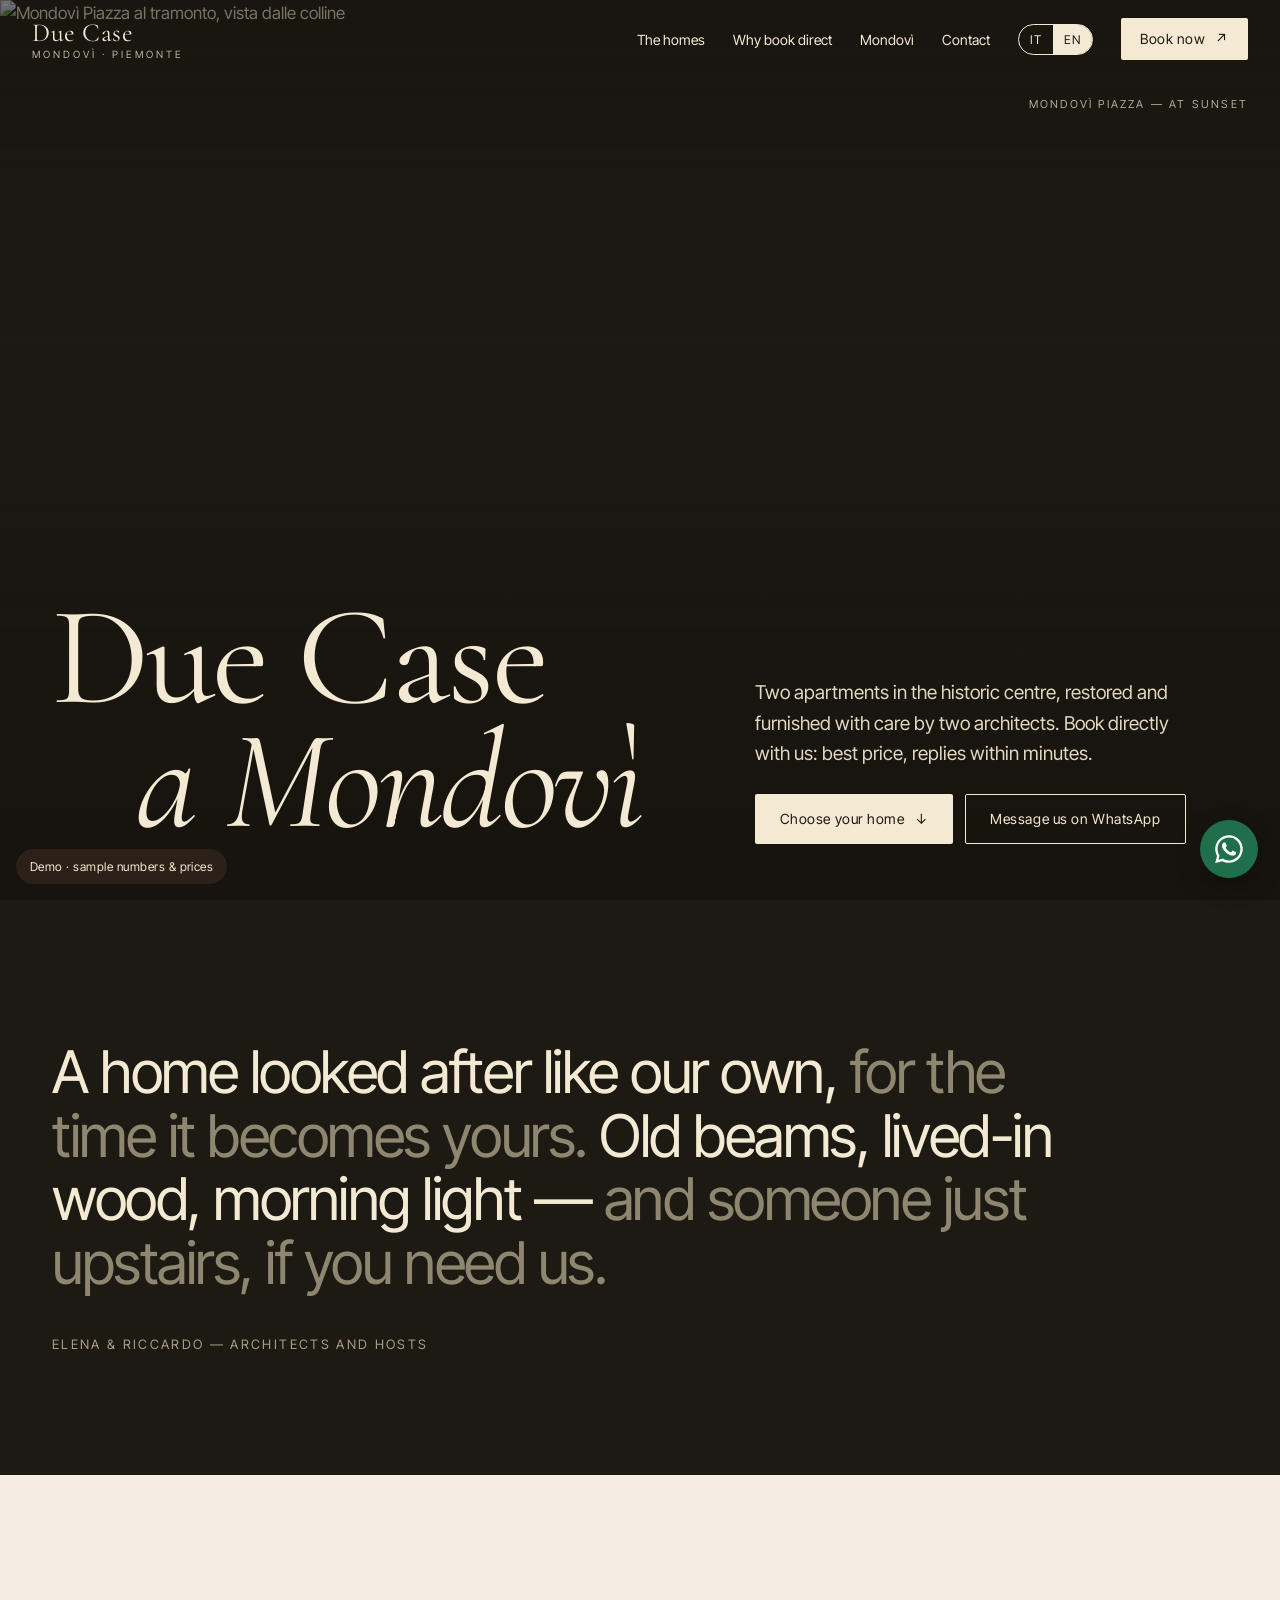
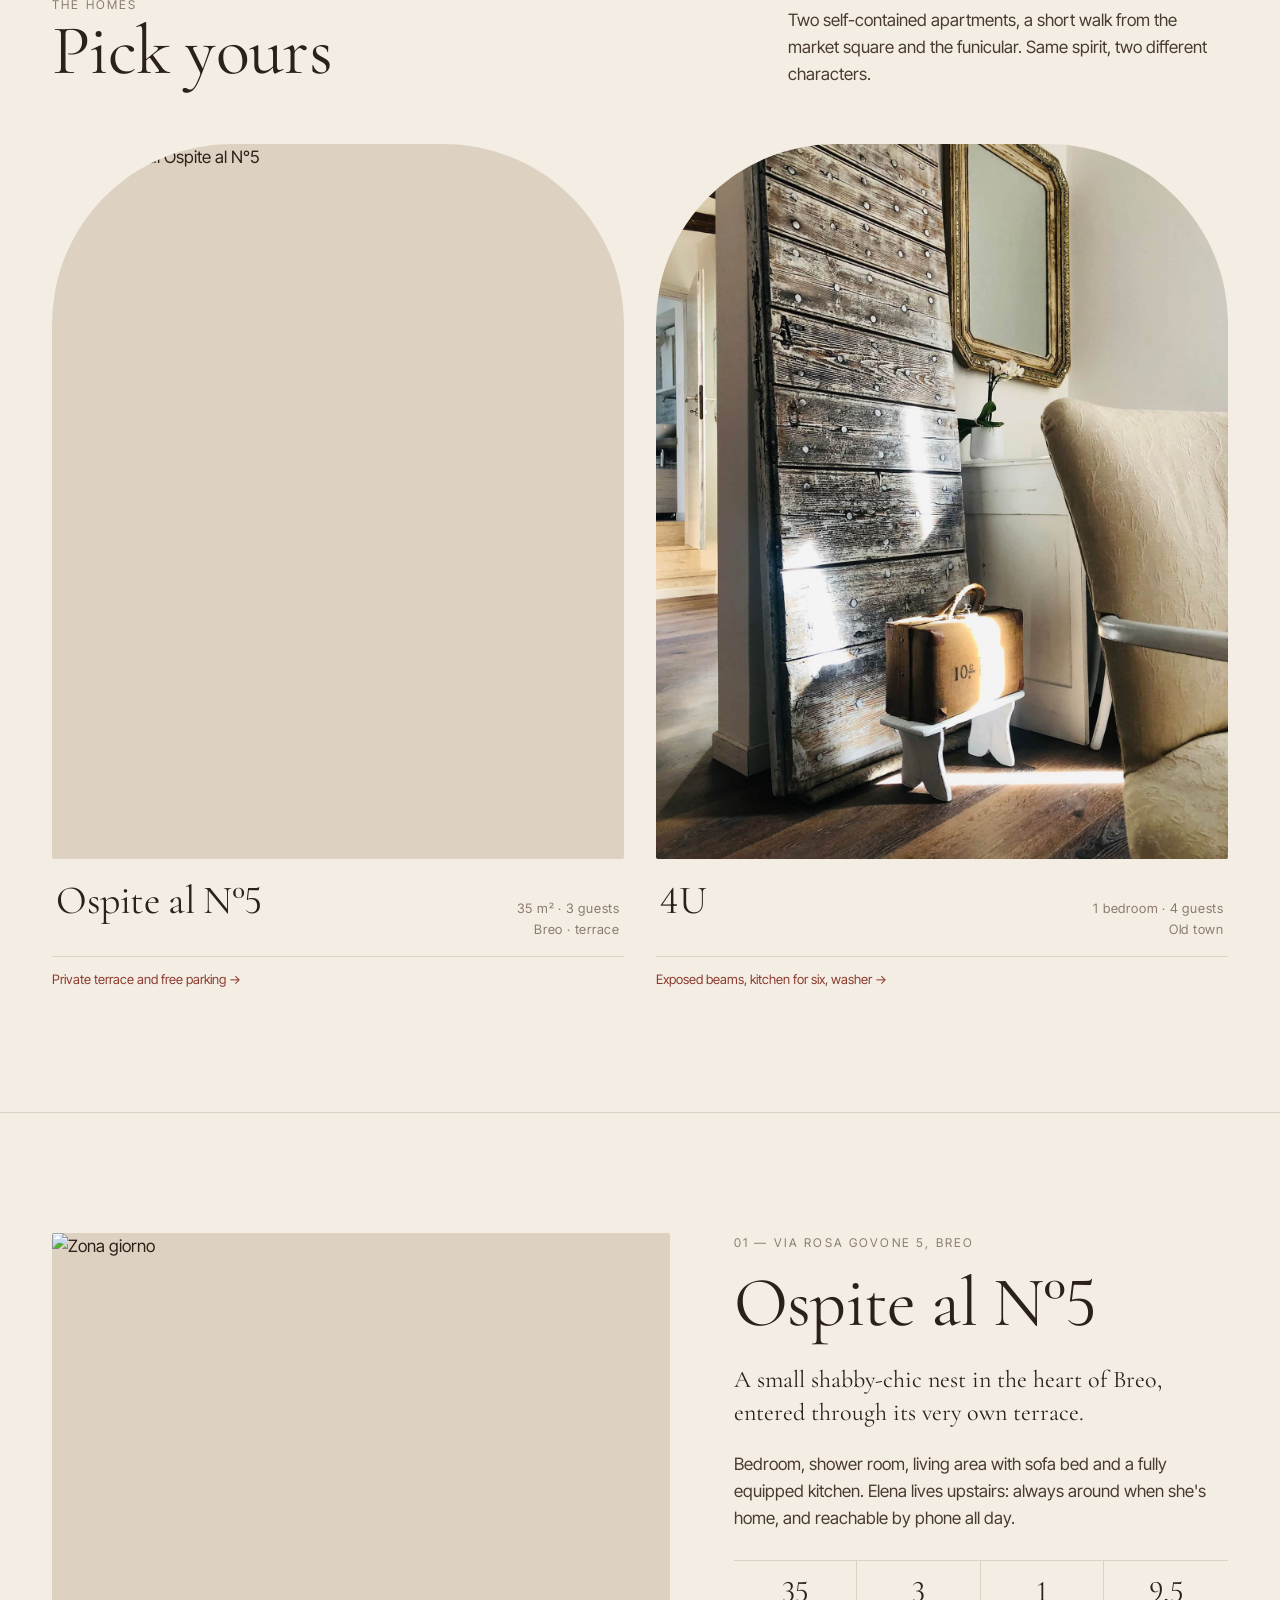
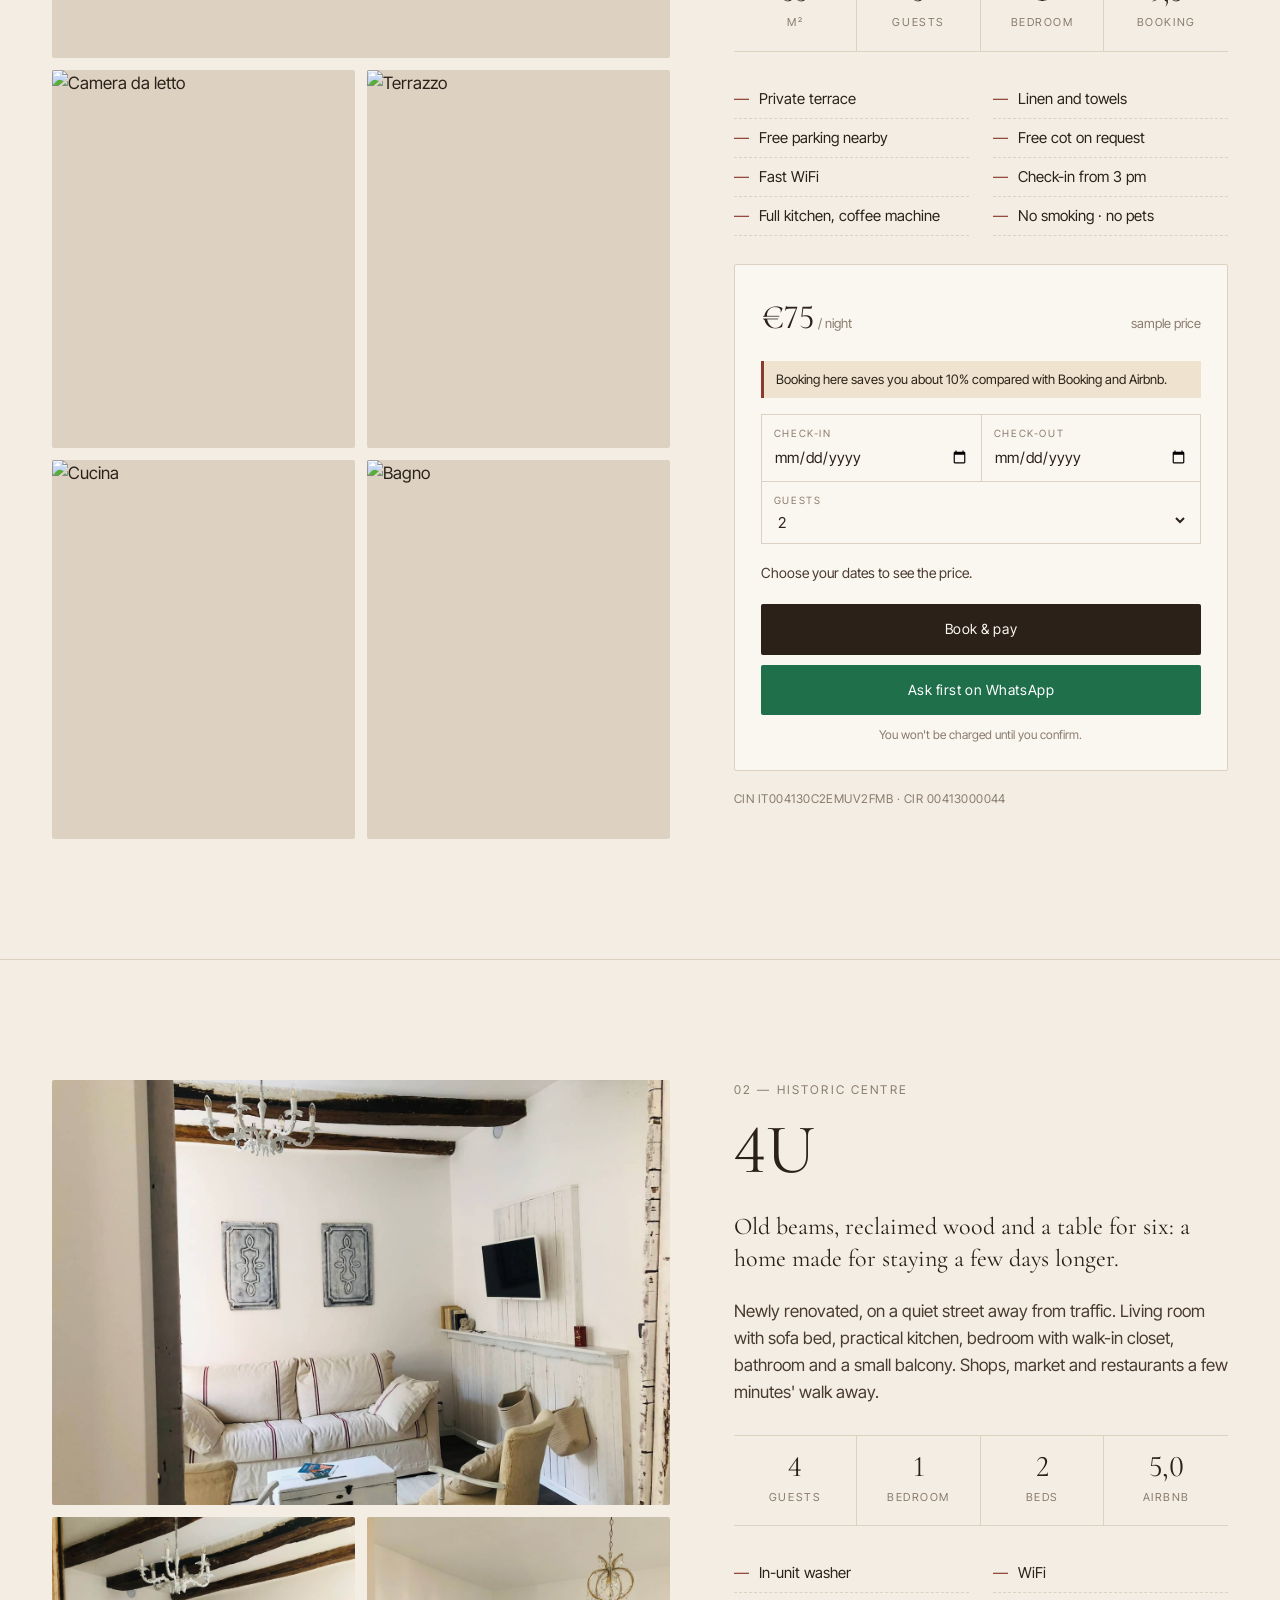
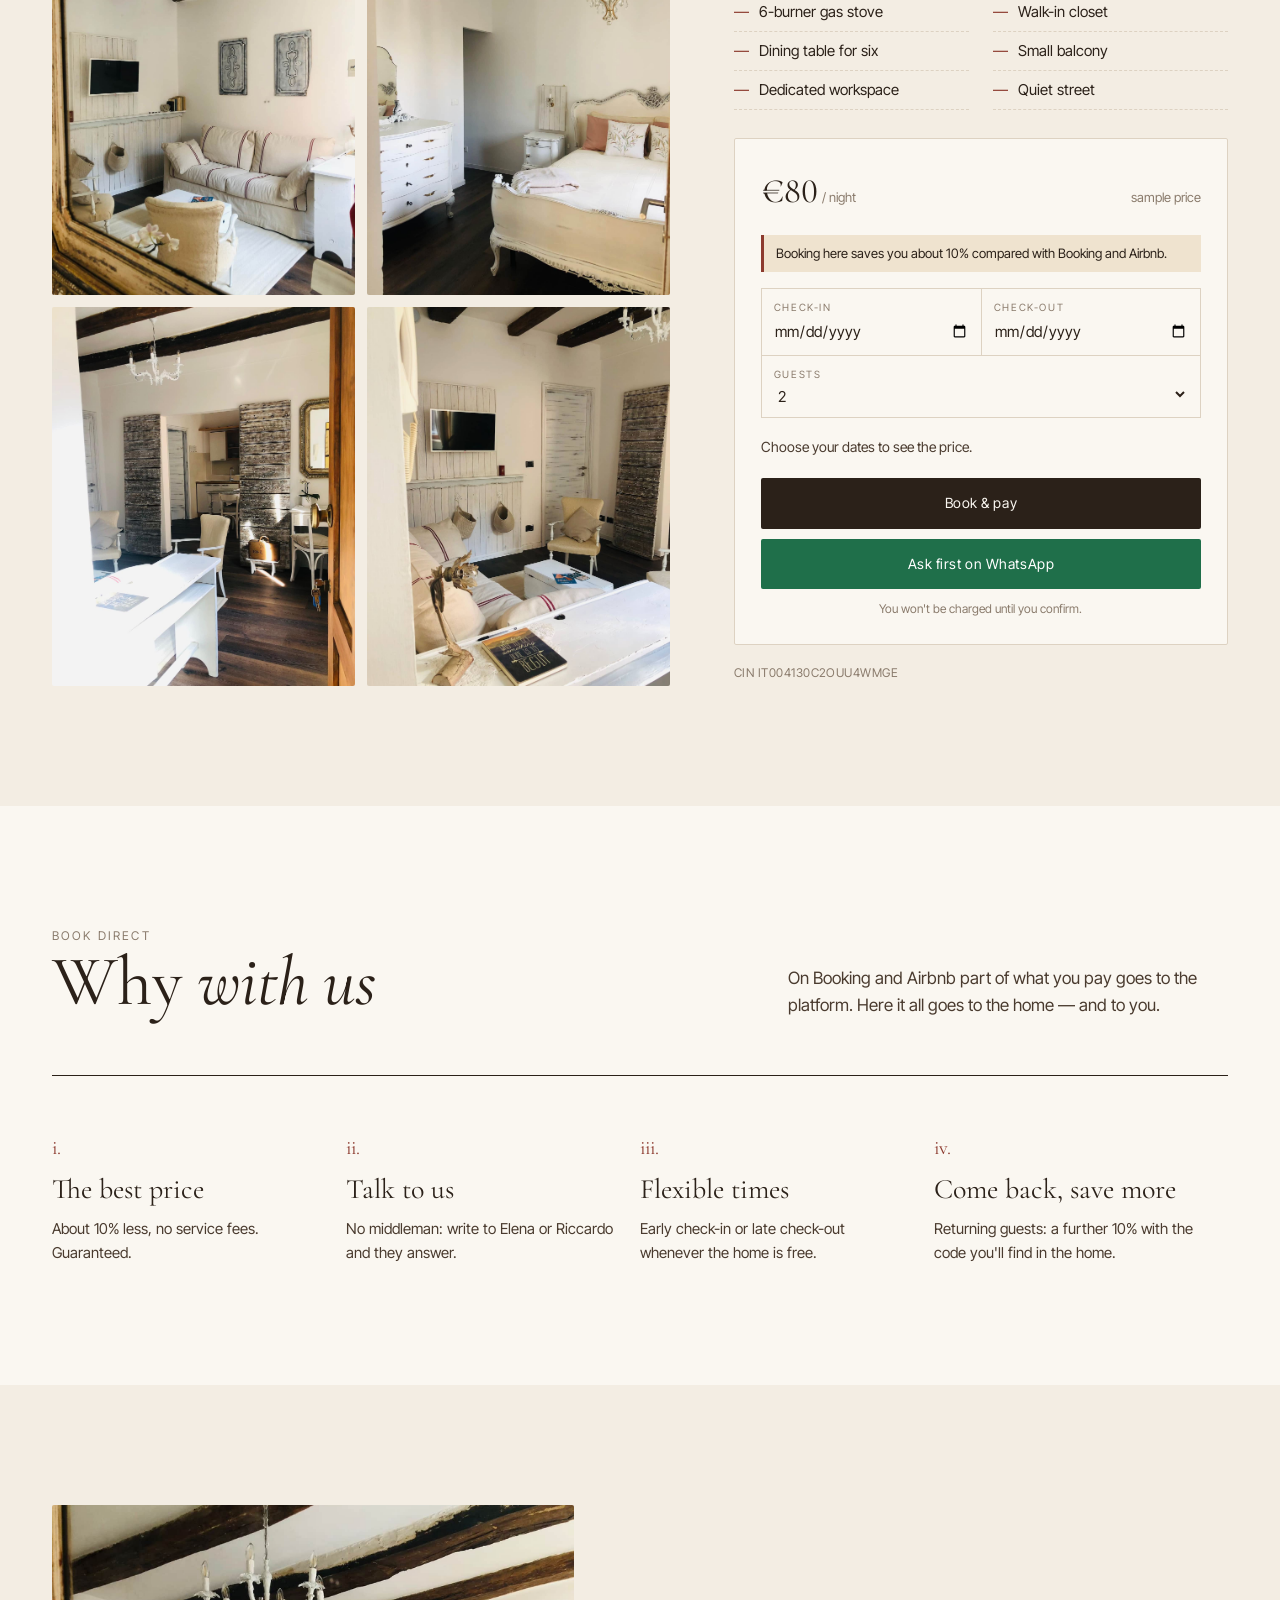
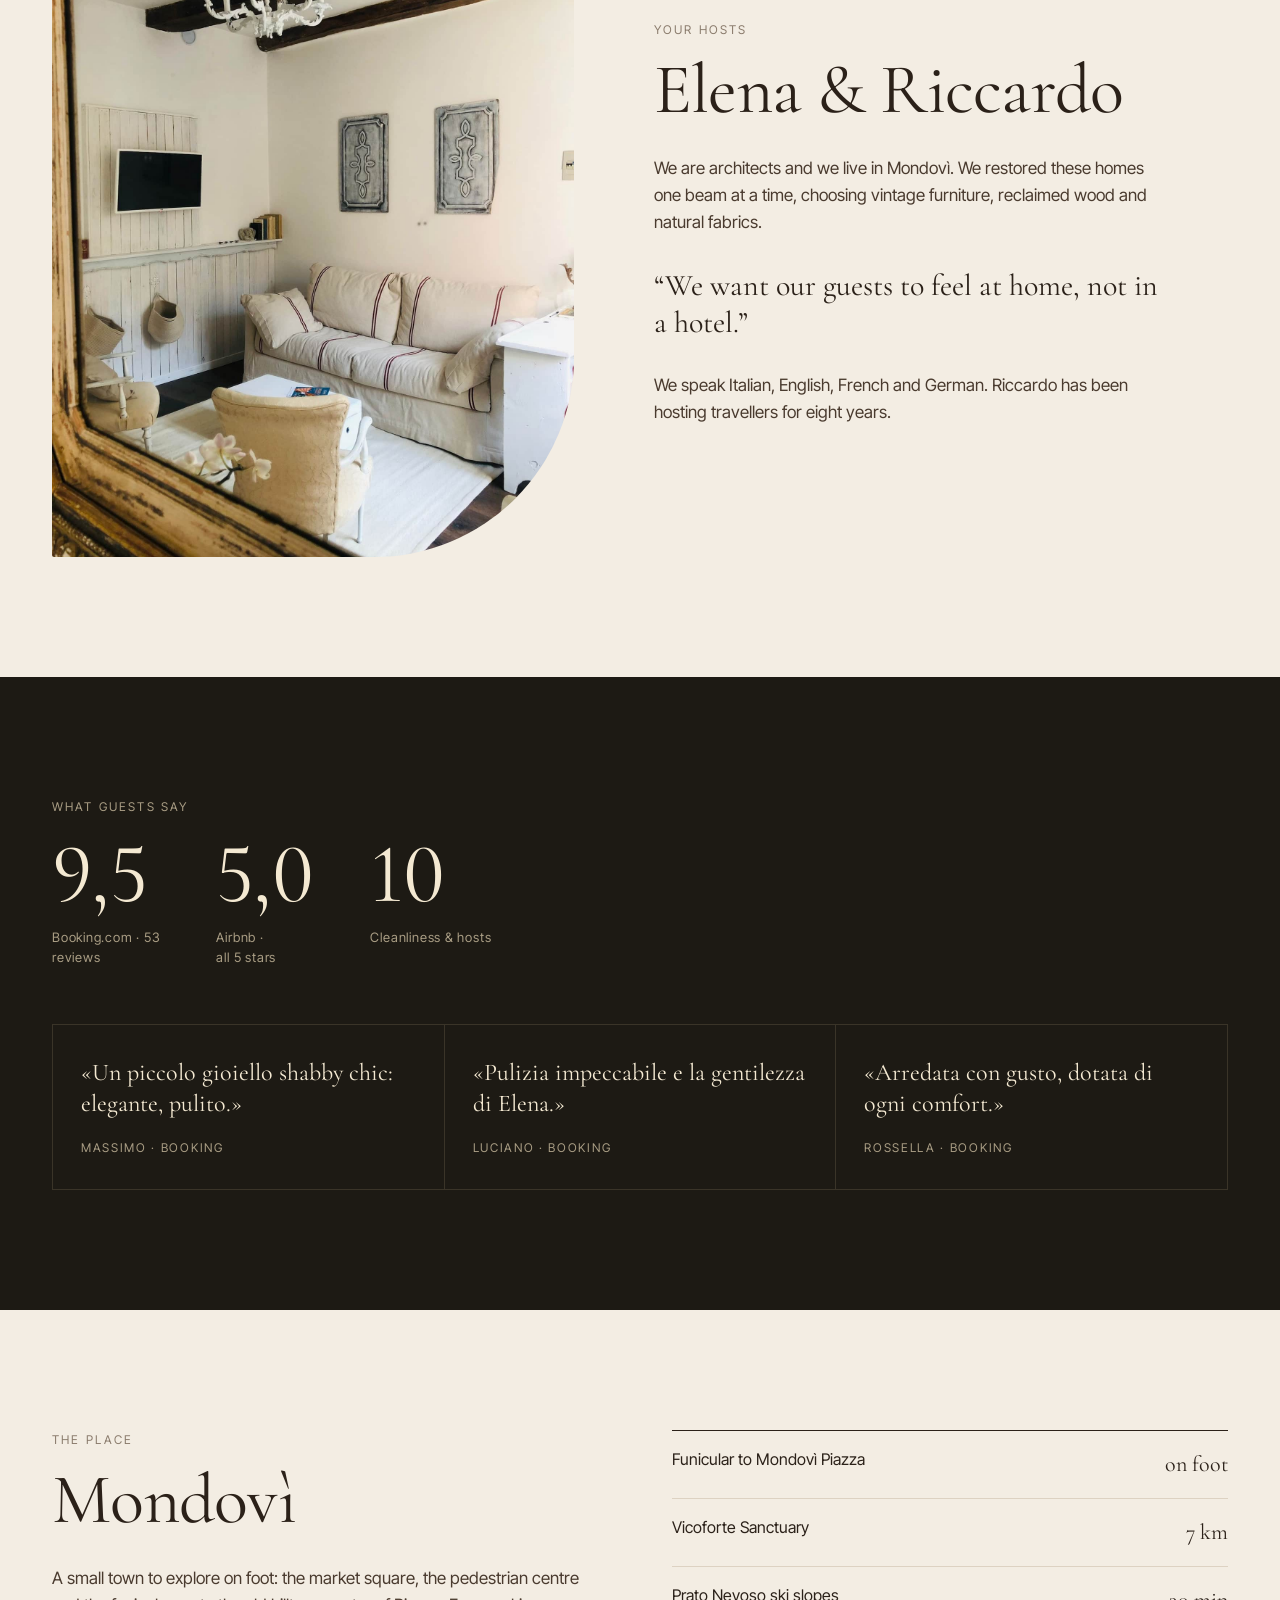
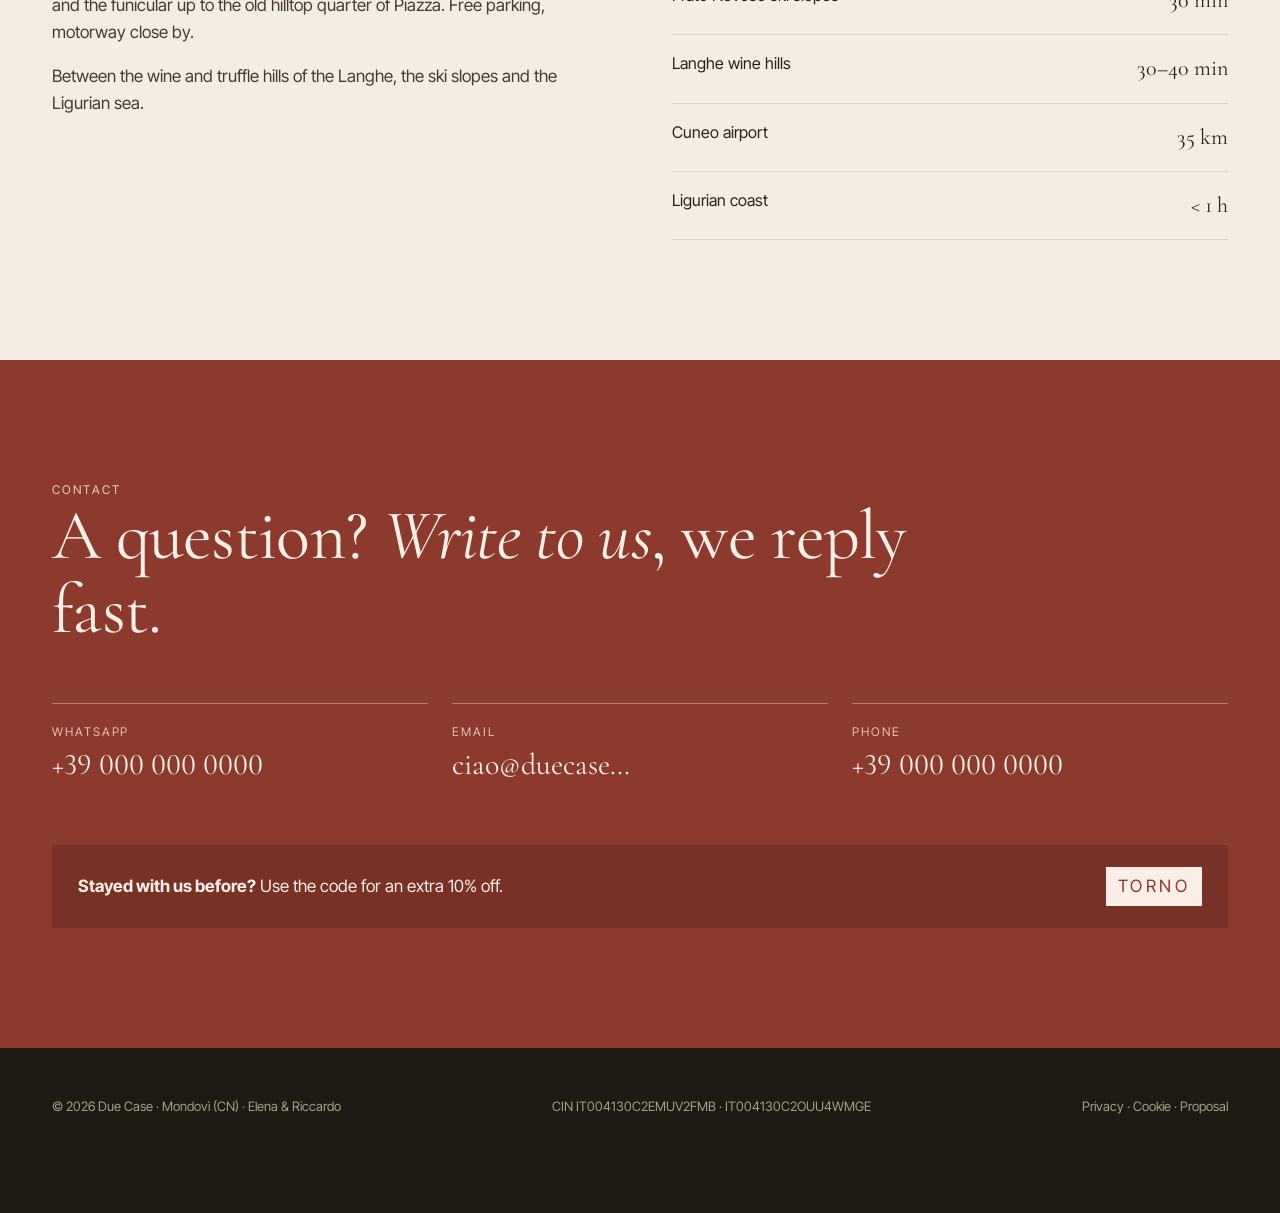
==== index.html @ 58ec1416 "Demo site: Due Case Mondovì (IT/EN) + proposta (IT/PT) Co-Authored-By: Claude Opus 5.5 <noreply@anth" ====
<!doctype html>
<html lang="it" data-lang="it">
<head>
<meta charset="utf-8">
<meta name="viewport" content="width=device-width,initial-scale=1">
<title>Due Case · Mondovì</title>
<meta name="description" content="Due appartamenti curati da architetti nel centro storico di Mondovì. Prenota direttamente con Elena e Riccardo.">
<link rel="preconnect" href="https://fonts.googleapis.com">
<link rel="preconnect" href="https://fonts.gstatic.com" crossorigin>
<link href="https://fonts.googleapis.com/css2?family=Cormorant+Garamond:ital,wght@0,400;0,500;1,400&family=Inter+Tight:wght@400;500;600&display=swap" rel="stylesheet">
<link rel="stylesheet" href="style.css">
</head>
<body>

<nav class="nav" id="nav">
  <a href="#top" class="brand">Due Case<small>Mondovì · Piemonte</small></a>
  <ul id="menu">
    <li><a href="#case"><span lang="it">Le case</span><span lang="en">The homes</span></a></li>
    <li><a href="#diretto"><span lang="it">Perché diretto</span><span lang="en">Why book direct</span></a></li>
    <li><a href="#mondovi">Mondovì</a></li>
    <li><a href="#contatti"><span lang="it">Contatti</span><span lang="en">Contact</span></a></li>
    <li class="lang"><button data-set="it" class="on"><span>IT</span></button><button data-set="en"><span>EN</span></button></li>
    <li><a href="#case" class="btn btn-cream" style="padding:9px 18px"><span lang="it">Prenota</span><span lang="en">Book now</span> ↗</a></li>
  </ul>
  <button class="menu-btn" id="menuBtn">MENU</button>
</nav>

<header class="hero" id="top">
  <img src="https://cf.bstatic.com/xdata/images/hotel/max1024x768/558707711.jpg?k=3301a1a87ec51954ae62086c7d861612b17b6c1a2f85dd70a37ebfdbb22ec570&o=" alt="Mondovì Piazza al tramonto, vista dalle colline">
  <div class="caption">Mondovì Piazza — <span lang="it">al tramonto</span><span lang="en">at sunset</span></div>
  <div class="hero-inner">
    <h1>Due Case<em>a Mondovì</em></h1>
    <div>
      <p lang="it">Due appartamenti nel centro storico, ristrutturati e arredati con cura da due architetti. Prenota direttamente con noi: miglior prezzo, risposta in pochi minuti.</p>
      <p lang="en">Two apartments in the historic centre, restored and furnished with care by two architects. Book directly with us: best price, replies within minutes.</p>
      <div class="ctas">
        <a href="#case" class="btn btn-cream"><span lang="it">Scegli la tua casa</span><span lang="en">Choose your home</span> ↓</a>
        <a href="#" class="btn btn-line js-wa"><span lang="it">Scrivici su WhatsApp</span><span lang="en">Message us on WhatsApp</span></a>
      </div>
    </div>
  </div>
</header>

<section class="statement">
  <div class="wrap">
    <p class="rv"><span lang="it">Una casa curata come la nostra, <span class="dim">per il tempo in cui sarà la vostra.</span> Travi antiche, legno vissuto, luce del mattino — <span class="dim">e qualcuno al piano di sopra, se serve.</span></span><span lang="en">A home looked after like our own, <span class="dim">for the time it becomes yours.</span> Old beams, lived-in wood, morning light — <span class="dim">and someone just upstairs, if you need us.</span></span></p>
    <div class="sig rv">Elena &amp; Riccardo — <span lang="it">architetti e padroni di casa</span><span lang="en">architects and hosts</span></div>
  </div>
</section>

<section id="case">
  <div class="wrap">
    <div class="head rv">
      <div><div class="eyebrow"><span lang="it">Le case</span><span lang="en">The homes</span></div><h2><span lang="it">Scegli la tua</span><span lang="en">Pick yours</span></h2></div>
      <p lang="it">Due appartamenti indipendenti, a pochi passi dalla piazza del mercato e dalla funicolare. Stesso stile, due caratteri diversi.</p>
      <p lang="en">Two self-contained apartments, a short walk from the market square and the funicular. Same spirit, two different characters.</p>
    </div>
    <div class="houses">
      <a href="#n5" class="house-card rv">
        <div class="ph"><img src="https://cf.bstatic.com/xdata/images/hotel/max1024x768/872394164.jpg?k=54769abd8ca0c2571be30b60f918c9dcd8fe2b4d58d385a9f589338781f5f2e4&o=" alt="Soggiorno di Ospite al N°5" loading="lazy"></div>
        <div class="meta"><h3>Ospite al N°5</h3><div class="specs">35 m² · 3 <span lang="it">ospiti</span><span lang="en">guests</span><br>Breo · <span lang="it">terrazzo</span><span lang="en">terrace</span></div></div>
        <span class="tag"><span lang="it">Con terrazzo privato e parcheggio gratuito</span><span lang="en">Private terrace and free parking</span> →</span>
      </a>
      <a href="#u4" class="house-card rv">
        <div class="ph"><img src="img/4u-5.jpg" alt="Ingresso di 4U con porta antica e luce del mattino" loading="lazy"></div>
        <div class="meta"><h3>4U</h3><div class="specs">1 <span lang="it">camera</span><span lang="en">bedroom</span> · 4 <span lang="it">ospiti</span><span lang="en">guests</span><br><span lang="it">Centro storico</span><span lang="en">Old town</span></div></div>
        <span class="tag"><span lang="it">Travi a vista, cucina per sei, lavatrice</span><span lang="en">Exposed beams, kitchen for six, washer</span> →</span>
      </a>
    </div>
  </div>
</section>

<!-- ============ N°5 ============ -->
<section class="house" id="n5">
  <div class="wrap house-grid">
    <div>
      <div class="gallery rv">
        <img src="https://cf.bstatic.com/xdata/images/hotel/max1024x768/872393492.jpg?k=742665e1e735359f0cf7a03fd093bb522d05a5564e4f3b42b6e0a530969d581e&o=" alt="Zona giorno" loading="lazy">
        <img src="https://cf.bstatic.com/xdata/images/hotel/max1024x768/872394882.jpg?k=94d9d216123ec77ff0f8dcce3fac12937beab179638842da5e7ae2417c0386b8&o=" alt="Camera da letto" loading="lazy">
        <img src="https://cf.bstatic.com/xdata/images/hotel/max1024x768/872393170.jpg?k=43e80b6721c3981ee3c9b6382cda0a697711d209586cbbd7faeaf57e6784e3e8&o=" alt="Terrazzo" loading="lazy">
        <img src="https://cf.bstatic.com/xdata/images/hotel/max1024x768/872393874.jpg?k=acff8db14a30ae4a2f6d9c6c6e5a232ea7f24ba90647beff81e976866a2f422a&o=" alt="Cucina" loading="lazy">
        <img src="https://cf.bstatic.com/xdata/images/hotel/max1024x768/558707757.jpg?k=2b0688d0f4a886b54f503f482a83784941dd984a1837db6f6330ce860600a8be&o=" alt="Bagno" loading="lazy">
      </div>
    </div>
    <div class="house-info">
      <div class="eyebrow">01 — Via Rosa Govone 5, Breo</div>
      <h2>Ospite al N°5</h2>
      <p class="lead" lang="it">Un piccolo nido shabby chic nel cuore di Breo, con un terrazzo tutto suo da cui si entra in casa.</p>
      <p class="lead" lang="en">A small shabby-chic nest in the heart of Breo, entered through its very own terrace.</p>
      <p lang="it">Camera da letto, bagno con doccia, zona giorno con divano letto e cucina completamente attrezzata. Elena abita al piano di sopra: quando è in casa è sempre disponibile, e al telefono tutto il giorno.</p>
      <p lang="en">Bedroom, shower room, living area with sofa bed and a fully equipped kitchen. Elena lives upstairs: always around when she's home, and reachable by phone all day.</p>
      <div class="facts">
        <div><b>35</b><span>m²</span></div>
        <div><b>3</b><span lang="it">ospiti</span><span lang="en">guests</span></div>
        <div><b>1</b><span lang="it">camera</span><span lang="en">bedroom</span></div>
        <div><b>9,5</b><span>Booking</span></div>
      </div>
      <ul class="amen">
        <li lang="it">Terrazzo privato</li><li lang="en">Private terrace</li>
        <li lang="it">Parcheggio gratuito vicino</li><li lang="en">Free parking nearby</li>
        <li lang="it">WiFi veloce</li><li lang="en">Fast WiFi</li>
        <li lang="it">Cucina attrezzata, macchina caffè</li><li lang="en">Full kitchen, coffee machine</li>
        <li lang="it">Lenzuola e asciugamani</li><li lang="en">Linen and towels</li>
        <li lang="it">Culla gratuita su richiesta</li><li lang="en">Free cot on request</li>
        <li lang="it">Check-in dalle 15:00</li><li lang="en">Check-in from 3 pm</li>
        <li lang="it">Non fumatori · no animali</li><li lang="en">No smoking · no pets</li>
      </ul>
      <div class="book" data-house="Ospite al N°5" data-price="75" data-max="3">
        <div class="price"><div><b>€75</b> <small lang="it">/ notte</small><small lang="en">/ night</small></div><small lang="it">prezzo d'esempio</small><small lang="en">sample price</small></div>
        <div class="direct" lang="it">Prenotando qui risparmi circa il 10% rispetto a Booking e Airbnb.</div>
        <div class="direct" lang="en">Booking here saves you about 10% compared with Booking and Airbnb.</div>
        <div class="fields">
          <label>Check-in<input type="date" class="ci"></label>
          <label>Check-out<input type="date" class="co"></label>
          <label class="full"><span lang="it">Ospiti</span><span lang="en">Guests</span><select class="gs"><option>1</option><option selected>2</option><option>3</option></select></label>
        </div>
        <div class="sum"></div>
        <button class="btn btn-dark js-pay"><span lang="it">Prenota e paga</span><span lang="en">Book &amp; pay</span></button>
        <a href="#" class="btn btn-wa js-wa-book"><span lang="it">Chiedi prima su WhatsApp</span><span lang="en">Ask first on WhatsApp</span></a>
        <div class="note" lang="it">Nessun addebito finché non confermi.</div>
        <div class="note" lang="en">You won't be charged until you confirm.</div>
      </div>
      <div class="cin">CIN IT004130C2EMUV2FMB · CIR 00413000044</div>
    </div>
  </div>
</section>

<!-- ============ 4U ============ -->
<section class="house" id="u4">
  <div class="wrap house-grid">
    <div>
      <div class="gallery rv">
        <img src="img/4u-4.jpg" alt="Soggiorno con travi a vista" loading="lazy">
        <img src="img/4u-1.jpg" alt="Soggiorno riflesso nello specchio" loading="lazy">
        <img src="img/4u-6.jpg" alt="Camera da letto" loading="lazy">
        <img src="img/4u-2.jpg" alt="Dettaglio" loading="lazy">
        <img src="img/4u-3.jpg" alt="Dettaglio" loading="lazy">
      </div>
    </div>
    <div class="house-info">
      <div class="eyebrow">02 — <span lang="it">Centro storico</span><span lang="en">Historic centre</span></div>
      <h2>4U</h2>
      <p class="lead" lang="it">Travi antiche, legni recuperati e una tavola per sei: una casa per fermarsi qualche giorno in più.</p>
      <p class="lead" lang="en">Old beams, reclaimed wood and a table for six: a home made for staying a few days longer.</p>
      <p lang="it">Appena ristrutturato, in una via tranquilla lontana dal traffico. Soggiorno con divano letto, cucina pratica, camera con cabina armadio, bagno e un piccolo balcone. Negozi, mercato e ristoranti a pochi minuti a piedi.</p>
      <p lang="en">Newly renovated, on a quiet street away from traffic. Living room with sofa bed, practical kitchen, bedroom with walk-in closet, bathroom and a small balcony. Shops, market and restaurants a few minutes' walk away.</p>
      <div class="facts">
        <div><b>4</b><span lang="it">ospiti</span><span lang="en">guests</span></div>
        <div><b>1</b><span lang="it">camera</span><span lang="en">bedroom</span></div>
        <div><b>2</b><span lang="it">letti</span><span lang="en">beds</span></div>
        <div><b>5,0</b><span>Airbnb</span></div>
      </div>
      <ul class="amen">
        <li lang="it">Lavatrice in casa</li><li lang="en">In-unit washer</li>
        <li lang="it">Cucina a gas 6 fuochi</li><li lang="en">6-burner gas stove</li>
        <li lang="it">Tavolo da pranzo per sei</li><li lang="en">Dining table for six</li>
        <li lang="it">Postazione di lavoro</li><li lang="en">Dedicated workspace</li>
        <li lang="it">WiFi</li><li lang="en">WiFi</li>
        <li lang="it">Cabina armadio</li><li lang="en">Walk-in closet</li>
        <li lang="it">Balconcino</li><li lang="en">Small balcony</li>
        <li lang="it">Via tranquilla</li><li lang="en">Quiet street</li>
      </ul>
      <div class="book" data-house="4U" data-price="80" data-max="4">
        <div class="price"><div><b>€80</b> <small lang="it">/ notte</small><small lang="en">/ night</small></div><small lang="it">prezzo d'esempio</small><small lang="en">sample price</small></div>
        <div class="direct" lang="it">Prenotando qui risparmi circa il 10% rispetto a Booking e Airbnb.</div>
        <div class="direct" lang="en">Booking here saves you about 10% compared with Booking and Airbnb.</div>
        <div class="fields">
          <label>Check-in<input type="date" class="ci"></label>
          <label>Check-out<input type="date" class="co"></label>
          <label class="full"><span lang="it">Ospiti</span><span lang="en">Guests</span><select class="gs"><option>1</option><option selected>2</option><option>3</option><option>4</option></select></label>
        </div>
        <div class="sum"></div>
        <button class="btn btn-dark js-pay"><span lang="it">Prenota e paga</span><span lang="en">Book &amp; pay</span></button>
        <a href="#" class="btn btn-wa js-wa-book"><span lang="it">Chiedi prima su WhatsApp</span><span lang="en">Ask first on WhatsApp</span></a>
        <div class="note" lang="it">Nessun addebito finché non confermi.</div>
        <div class="note" lang="en">You won't be charged until you confirm.</div>
      </div>
      <div class="cin">CIN IT004130C2OUU4WMGE</div>
    </div>
  </div>
</section>

<section class="why" id="diretto">
  <div class="wrap">
    <div class="head rv">
      <div><div class="eyebrow"><span lang="it">Prenota direttamente</span><span lang="en">Book direct</span></div><h2><span lang="it">Perché <em>con noi</em></span><span lang="en">Why <em>with us</em></span></h2></div>
      <p lang="it">Su Booking e Airbnb una parte di quello che paghi va alla piattaforma. Qui va tutto alla casa — e a te.</p>
      <p lang="en">On Booking and Airbnb part of what you pay goes to the platform. Here it all goes to the home — and to you.</p>
    </div>
    <div class="why-grid rv">
      <div><div class="n">i.</div><h4 lang="it">Il prezzo migliore</h4><h4 lang="en">The best price</h4><p lang="it">Circa 10% in meno, senza commissioni di servizio. Garantito.</p><p lang="en">About 10% less, no service fees. Guaranteed.</p></div>
      <div><div class="n">ii.</div><h4 lang="it">Parli con noi</h4><h4 lang="en">Talk to us</h4><p lang="it">Nessun intermediario: scrivi a Elena o Riccardo e rispondono loro.</p><p lang="en">No middleman: write to Elena or Riccardo and they answer.</p></div>
      <div><div class="n">iii.</div><h4 lang="it">Orari flessibili</h4><h4 lang="en">Flexible times</h4><p lang="it">Check-in anticipato o partenza tardi quando la casa è libera.</p><p lang="en">Early check-in or late check-out whenever the home is free.</p></div>
      <div><div class="n">iv.</div><h4 lang="it">Chi torna, risparmia</h4><h4 lang="en">Come back, save more</h4><p lang="it">Ospiti di ritorno: un ulteriore 10% con il codice che trovi in casa.</p><p lang="en">Returning guests: a further 10% with the code you'll find in the home.</p></div>
    </div>
  </div>
</section>

<section>
  <div class="wrap hosts">
    <div class="ph rv"><img src="img/4u-1.jpg" alt="Interno arredato da Elena e Riccardo" loading="lazy"></div>
    <div class="rv">
      <div class="eyebrow"><span lang="it">I padroni di casa</span><span lang="en">Your hosts</span></div>
      <h2>Elena &amp; Riccardo</h2>
      <p lang="it">Siamo architetti e viviamo a Mondovì. Abbiamo ristrutturato queste case una trave alla volta, scegliendo mobili d'epoca, legni recuperati e tessuti naturali.</p>
      <p lang="en">We are architects and we live in Mondovì. We restored these homes one beam at a time, choosing vintage furniture, reclaimed wood and natural fabrics.</p>
      <p class="quote" lang="it">«Vogliamo che chi arriva si senta a casa, non in albergo.»</p>
      <p class="quote" lang="en">“We want our guests to feel at home, not in a hotel.”</p>
      <p lang="it">Parliamo italiano, inglese, francese e tedesco. Riccardo ospita viaggiatori da otto anni.</p>
      <p lang="en">We speak Italian, English, French and German. Riccardo has been hosting travellers for eight years.</p>
    </div>
  </div>
</section>

<section class="reviews">
  <div class="wrap">
    <div class="eyebrow"><span lang="it">Dicono di noi</span><span lang="en">What guests say</span></div>
    <div class="scores rv">
      <div><b>9,5</b><span>Booking.com · 53 <span lang="it">recensioni</span><span lang="en">reviews</span></span></div>
      <div><b>5,0</b><span>Airbnb · <span lang="it">tutte a 5 stelle</span><span lang="en">all 5 stars</span></span></div>
      <div><b>10</b><span lang="it">Pulizia e accoglienza</span><span lang="en">Cleanliness &amp; hosts</span></div>
    </div>
    <div class="rev-grid rv">
      <figure><blockquote>«Un piccolo gioiello shabby chic: elegante, pulito.»</blockquote><figcaption>Massimo · Booking</figcaption></figure>
      <figure><blockquote>«Pulizia impeccabile e la gentilezza di Elena.»</blockquote><figcaption>Luciano · Booking</figcaption></figure>
      <figure><blockquote>«Arredata con gusto, dotata di ogni comfort.»</blockquote><figcaption>Rossella · Booking</figcaption></figure>
    </div>
  </div>
</section>

<section id="mondovi">
  <div class="wrap place-grid">
    <div class="rv">
      <div class="eyebrow"><span lang="it">Il luogo</span><span lang="en">The place</span></div>
      <h2 style="margin:14px 0 28px">Mondovì</h2>
      <p lang="it">Una piccola città da girare a piedi: la piazza del mercato, il centro pedonale e la funicolare che sale al borgo antico di Piazza. Parcheggi gratuiti, autostrada vicina.</p>
      <p lang="en">A small town to explore on foot: the market square, the pedestrian centre and the funicular up to the old hilltop quarter of Piazza. Free parking, motorway close by.</p>
      <p lang="it">Tra le Langhe del vino e del tartufo, le piste da sci e il mare della Liguria.</p>
      <p lang="en">Between the wine and truffle hills of the Langhe, the ski slopes and the Ligurian sea.</p>
    </div>
    <ul class="dist rv">
      <li><span lang="it">Funicolare per Mondovì Piazza</span><span lang="en">Funicular to Mondovì Piazza</span><span lang="it">a piedi</span><span lang="en">on foot</span></li>
      <li><span lang="it">Santuario di Vicoforte</span><span lang="en">Vicoforte Sanctuary</span><span>7 km</span></li>
      <li><span lang="it">Piste di Prato Nevoso</span><span lang="en">Prato Nevoso ski slopes</span><span>30 min</span></li>
      <li><span lang="it">Langhe — Barolo, Dogliani</span><span lang="en">Langhe wine hills</span><span>30–40 min</span></li>
      <li><span lang="it">Aeroporto di Cuneo</span><span lang="en">Cuneo airport</span><span>35 km</span></li>
      <li><span lang="it">Mare della Liguria</span><span lang="en">Ligurian coast</span><span>&lt; 1 h</span></li>
    </ul>
  </div>
</section>

<section class="contact" id="contatti">
  <div class="wrap">
    <div class="eyebrow" style="color:#f1cfc2"><span lang="it">Contatti</span><span lang="en">Contact</span></div>
    <h2 class="rv"><span lang="it">Hai una domanda? <em>Scrivici</em>, rispondiamo in fretta.</span><span lang="en">A question? <em>Write to us</em>, we reply fast.</span></h2>
    <div class="row rv">
      <a href="#" class="js-wa"><span>WhatsApp</span><b>+39 000 000 0000</b></a>
      <a href="mailto:ciao@duecase-mondovi.it"><span>Email</span><b>ciao@duecase…</b></a>
      <a href="tel:+390000000000"><span lang="it">Telefono</span><span lang="en">Phone</span><b>+39 000 000 0000</b></a>
    </div>
    <div class="back rv">
      <div><b lang="it">Sei già stato nostro ospite?</b><b lang="en">Stayed with us before?</b> <span lang="it">Usa il codice per il 10% in più di sconto.</span><span lang="en">Use the code for an extra 10% off.</span></div>
      <code>TORNO</code>
    </div>
  </div>
</section>

<footer>
  <div class="wrap">
    <div>© 2026 Due Case · Mondovì (CN) · Elena &amp; Riccardo</div>
    <div>CIN IT004130C2EMUV2FMB · IT004130C2OUU4WMGE</div>
    <div><a href="#">Privacy</a> · <a href="#">Cookie</a> · <a href="proposta.html"><span lang="it">Proposta</span><span lang="en">Proposal</span></a></div>
  </div>
</footer>

<a class="fab js-wa" href="#" aria-label="WhatsApp"><svg viewBox="0 0 24 24"><path d="M17.5 14.4c-.3-.1-1.8-.9-2-1-.3-.1-.5-.1-.7.1-.2.3-.8 1-.9 1.2-.2.2-.3.2-.6.1-.3-.1-1.3-.5-2.4-1.5-.9-.8-1.5-1.8-1.7-2.1-.2-.3 0-.5.1-.6l.4-.5c.1-.2.2-.3.3-.5.1-.2 0-.4 0-.5l-.9-2.2c-.2-.6-.5-.5-.7-.5h-.6c-.2 0-.5.1-.8.4-.3.3-1 1-1 2.5s1.1 2.9 1.2 3.1c.1.2 2.1 3.2 5.1 4.5.7.3 1.3.5 1.7.6.7.2 1.4.2 1.9.1.6-.1 1.8-.7 2-1.4.2-.7.2-1.3.2-1.4-.1-.1-.3-.2-.6-.3zM12 21.8c-1.8 0-3.5-.5-5-1.4l-.4-.2-3.7 1 1-3.6-.2-.4c-1-1.6-1.5-3.4-1.5-5.2 0-5.4 4.4-9.8 9.8-9.8 2.6 0 5.1 1 6.9 2.9 1.8 1.8 2.9 4.3 2.9 6.9 0 5.4-4.4 9.8-9.8 9.8zm8.3-18.1C18.1 1.5 15.1.2 12 .2 5.5.2.2 5.5.2 12c0 2.1.5 4.1 1.6 5.9L.1 24l6.3-1.6c1.7.9 3.7 1.4 5.6 1.4 6.5 0 11.8-5.3 11.8-11.8 0-3.1-1.2-6.1-3.5-8.3z"/></svg></a>

<a class="demo" href="proposta.html"><span lang="it">Demo · numeri e prezzi d'esempio</span><span lang="en">Demo · sample numbers &amp; prices</span></a>

<div class="modal" id="payModal">
  <div class="box">
    <button class="x" data-close>×</button>
    <div class="eyebrow"><span lang="it">Riepilogo</span><span lang="en">Summary</span></div>
    <h3 id="mHouse">—</h3>
    <div id="mLines"></div>
    <div class="card">
      <div lang="it">Dati della carta</div><div lang="en">Card details</div>
      <input placeholder="•••• •••• •••• ••••" disabled>
    </div>
    <button class="btn btn-ox" style="width:100%;justify-content:center" disabled><span lang="it">Paga e conferma</span><span lang="en">Pay &amp; confirm</span></button>
    <div class="demo-note" lang="it"><b>Questa è una demo.</b> Nel sito vero questo passaggio è gestito da un sistema di prenotazione (es. Smoobu o Lodgify) con pagamento sicuro Stripe. Il calendario si aggiorna da solo con Booking e Airbnb, così non ci sono doppie prenotazioni.</div>
    <div class="demo-note" lang="en"><b>This is a demo.</b> On the real site this step is handled by a booking system (e.g. Smoobu or Lodgify) with secure Stripe payment. The calendar syncs automatically with Booking and Airbnb, so there are no double bookings.</div>
  </div>
</div>
<div class="lightbox" id="lb"><img alt=""></div>

<script>
const WA = "390000000000"; // numero di esempio
const $ = (s, el = document) => el.querySelector(s);
const $$ = (s, el = document) => [...el.querySelectorAll(s)];
const lang = () => document.documentElement.dataset.lang;

function setLang(l){
  document.documentElement.dataset.lang = l; document.documentElement.lang = l;
  $$('.lang button').forEach(b => b.classList.toggle('on', b.dataset.set === l));
  try{ localStorage.setItem('lang', l) }catch(e){}
  $$('.book').forEach(update);
}
$$('.lang button').forEach(b => b.onclick = () => setLang(b.dataset.set));
try{ const s = localStorage.getItem('lang'); if (s) setLang(s); else if (!navigator.language.startsWith('it')) setLang('en'); }catch(e){}

const nav = $('#nav');
const onScroll = () => nav.classList.toggle('solid', scrollY > innerHeight * .6);
addEventListener('scroll', onScroll, {passive:true}); onScroll();
$('#menuBtn').onclick = () => $('#menu').classList.toggle('open');
$$('#menu a').forEach(a => a.addEventListener('click', () => $('#menu').classList.remove('open')));

const io = new IntersectionObserver(es => es.forEach(e => { if (e.isIntersecting){ e.target.classList.add('in'); io.unobserve(e.target) } }), {threshold:.12});
$$('.rv').forEach(el => io.observe(el));

const wa = msg => `https://wa.me/${WA}?text=${encodeURIComponent(msg)}`;
$$('.js-wa').forEach(a => a.addEventListener('click', e => {
  e.preventDefault();
  window.open(wa(lang() === 'it' ? 'Ciao Elena e Riccardo! Vorrei informazioni su un soggiorno a Mondovì.' : 'Hi Elena and Riccardo! I would like some information about a stay in Mondovì.'), '_blank');
}));

// booking widgets
const fmt = d => d.toISOString().slice(0,10);
const today = new Date(); today.setHours(12);
const nights = (a, b) => Math.round((new Date(b) - new Date(a)) / 864e5);
const money = n => '€' + n.toLocaleString(lang() === 'it' ? 'it-IT' : 'en-GB');
const L = {
  it:{n:'notti', n1:'notte', clean:'Pulizia finale', save:'Risparmio vs piattaforme', tot:'Totale', pick:'Scegli le date per vedere il prezzo.'},
  en:{n:'nights', n1:'night', clean:'Cleaning fee', save:'Saving vs platforms', tot:'Total', pick:'Choose your dates to see the price.'}
};
function calc(box){
  const ci = $('.ci', box).value, co = $('.co', box).value, p = +box.dataset.price;
  const n = ci && co ? nights(ci, co) : 0;
  if (n <= 0) return null;
  const sub = n * p, clean = 30, tot = sub + clean, save = Math.round(tot * 0.1 / 0.9);
  return {ci, co, n, sub, clean, tot, save, g: $('.gs', box).value, p};
}
function update(box){
  const t = L[lang()], c = calc(box), sum = $('.sum', box);
  if (!c){ sum.innerHTML = `<div>${t.pick}</div>`; return }
  sum.innerHTML = `<div><span>${money(c.p)} × ${c.n} ${c.n>1?t.n:t.n1}</span><span>${money(c.sub)}</span></div>
    <div><span>${t.clean}</span><span>${money(c.clean)}</span></div>
    <div class="save"><span>${t.save}</span><span>−${money(c.save)}</span></div>
    <div class="tot"><span>${t.tot}</span><span>${money(c.tot)}</span></div>`;
}
$$('.book').forEach(box => {
  const ci = $('.ci', box), co = $('.co', box);
  ci.min = fmt(today);
  ci.addEventListener('change', () => {
    const d = new Date(ci.value); d.setDate(d.getDate() + 1);
    co.min = fmt(d); if (!co.value || co.value <= ci.value){ d.setDate(d.getDate() + 1); co.value = fmt(d) }
    update(box);
  });
  co.addEventListener('change', () => update(box));
  $('.gs', box).addEventListener('change', () => update(box));
  update(box);

  $('.js-wa-book', box).addEventListener('click', e => {
    e.preventDefault();
    const c = calc(box), h = box.dataset.house;
    const msg = lang() === 'it'
      ? `Ciao! Vorrei prenotare "${h}"${c ? ` dal ${c.ci} al ${c.co} per ${c.g} persone` : ''}. È disponibile?`
      : `Hi! I'd like to book "${h}"${c ? ` from ${c.ci} to ${c.co} for ${c.g} guests` : ''}. Is it available?`;
    window.open(wa(msg), '_blank');
  });
  $('.js-pay', box).addEventListener('click', () => {
    const c = calc(box), t = L[lang()];
    if (!c){ ci.focus(); ci.showPicker && ci.showPicker(); return }
    $('#mHouse').textContent = box.dataset.house;
    $('#mLines').innerHTML = `<div class="line"><span>Check-in</span><span>${c.ci}</span></div>
      <div class="line"><span>Check-out</span><span>${c.co}</span></div>
      <div class="line"><span>${lang()==='it'?'Ospiti':'Guests'}</span><span>${c.g}</span></div>
      <div class="line"><span>${c.n} ${c.n>1?t.n:t.n1} + ${t.clean.toLowerCase()}</span><span>${money(c.tot)}</span></div>`;
    $('#payModal').classList.add('open');
  });
});
$$('[data-close]').forEach(b => b.onclick = () => $('#payModal').classList.remove('open'));
$('#payModal').addEventListener('click', e => { if (e.target.id === 'payModal') e.target.classList.remove('open') });

// lightbox
$$('.gallery img').forEach(img => img.onclick = () => { $('#lb img').src = img.src; $('#lb').classList.add('open') });
$('#lb').onclick = () => $('#lb').classList.remove('open');
addEventListener('keydown', e => { if (e.key === 'Escape'){ $('#lb').classList.remove('open'); $('#payModal').classList.remove('open') } });
</script>
</body>
</html>
---- style.css ----
:root{
  --linen:#f3ede3;
  --paper:#faf7f1;
  --walnut:#2b2119;
  --walnut-2:#4a3b2f;
  --muted:#8a7b6c;
  --line:#ddd2c2;
  --oxblood:#8c3a2e;
  --night:#1d1a14;
  --cream:#f4e9d2;
  --serif:"Cormorant Garamond",Georgia,serif;
  --sans:"Inter Tight","Helvetica Neue",Arial,sans-serif;
  --max:1240px;
}
*{box-sizing:border-box;margin:0;padding:0}
html{scroll-behavior:smooth}
body{background:var(--linen);color:var(--walnut);font-family:var(--sans);font-size:17px;line-height:1.6;-webkit-font-smoothing:antialiased;overflow-x:hidden}
img{display:block;max-width:100%}
a{color:inherit}
button{font:inherit;cursor:pointer}

/* language switching: elements with lang attr shown only for active language */
html[data-lang="it"] [lang="en"],html[data-lang="it"] [lang="pt"],
html[data-lang="en"] [lang="it"],html[data-lang="en"] [lang="pt"],
html[data-lang="pt"] [lang="it"],html[data-lang="pt"] [lang="en"]{display:none!important}

.wrap{max-width:var(--max);margin:0 auto;padding:0 32px}
.eyebrow{font-size:12px;letter-spacing:.18em;text-transform:uppercase;color:var(--muted)}
.serif{font-family:var(--serif);font-weight:400}
h1,h2,h3{font-family:var(--serif);font-weight:400;line-height:1.05;letter-spacing:-.01em}
h1,h2,h3,b,.serif,blockquote{font-variant-numeric:lining-nums}
h2{font-size:clamp(40px,5.5vw,76px)}
h3{font-size:clamp(28px,3vw,40px)}
em{font-style:italic}

/* nav */
.nav{position:fixed;inset:0 0 auto 0;z-index:50;display:flex;align-items:center;justify-content:space-between;padding:18px 32px;transition:background .3s,color .3s,padding .3s;color:var(--cream)}
.nav.solid{background:rgba(243,237,227,.94);backdrop-filter:blur(10px);color:var(--walnut);padding:12px 32px;border-bottom:1px solid var(--line)}
.brand{font-family:var(--serif);font-size:26px;text-decoration:none;letter-spacing:.02em;line-height:1}
.brand small{display:block;font-family:var(--sans);font-size:10px;letter-spacing:.3em;text-transform:uppercase;opacity:.75;margin-top:3px}
.nav ul{display:flex;gap:28px;list-style:none;align-items:center}
.nav ul a{text-decoration:none;font-size:14px}
.nav ul a:hover{opacity:.6}
.lang{display:flex;border:1px solid currentColor;border-radius:99px;overflow:hidden;font-size:12px}
.lang button{background:none;border:0;color:inherit;padding:5px 11px;letter-spacing:.08em}
.lang button.on{background:currentColor}
.lang button.on span{color:var(--night)}
.nav.solid .lang button.on span{color:var(--linen)}
.btn{display:inline-flex;align-items:center;gap:10px;padding:13px 24px;border-radius:2px;text-decoration:none;font-size:14px;letter-spacing:.04em;border:1px solid transparent;transition:transform .2s,background .2s,opacity .2s}
.btn:hover{transform:translateY(-1px)}
.btn-cream{background:var(--cream);color:var(--night)}
.btn-dark{background:var(--walnut);color:var(--paper)}
.btn-ox{background:var(--oxblood);color:#fff}
.btn-line{border-color:currentColor;background:transparent;color:inherit}
.btn-wa{background:#1f6f4a;color:#fff}
.menu-btn{display:none;background:none;border:0;color:inherit;font-size:14px;letter-spacing:.1em}

/* hero */
.hero{position:relative;height:100svh;min-height:620px;color:var(--cream);overflow:hidden;background:var(--night)}
.hero img{position:absolute;inset:0;width:100%;height:100%;object-fit:cover;opacity:.78;transform:scale(1.04);animation:slow 18s ease-out forwards}
@keyframes slow{to{transform:scale(1)}}
.hero::after{content:"";position:absolute;inset:0;background:linear-gradient(180deg,rgba(20,16,10,.45) 0%,rgba(20,16,10,0) 35%,rgba(20,16,10,.65) 100%)}
.hero-inner{position:absolute;inset:auto 0 0 0;z-index:2;padding:0 32px 56px;max-width:var(--max);margin:0 auto;display:grid;grid-template-columns:1.4fr 1fr;align-items:end;gap:40px}
.hero h1{font-size:clamp(64px,11vw,168px);line-height:.88;letter-spacing:-.02em}
.hero h1 em{display:block;padding-left:.6em}
.hero p{font-size:19px;max-width:420px;margin-bottom:24px;opacity:.92}
.hero .ctas{display:flex;gap:12px;flex-wrap:wrap}
.caption{position:absolute;z-index:2;top:96px;right:32px;font-size:11px;letter-spacing:.2em;text-transform:uppercase;opacity:.7}

/* statement */
.statement{background:var(--night);color:var(--cream);padding:140px 0 120px}
.statement p{font-family:var(--sans);font-size:clamp(34px,4.6vw,66px);line-height:1.08;letter-spacing:-.025em;max-width:1050px}
.statement p .dim{color:#8f8670}
.statement .sig{margin-top:40px;font-size:13px;letter-spacing:.18em;text-transform:uppercase;color:#a99d84}

/* houses index */
section{padding:120px 0}
.head{display:flex;justify-content:space-between;align-items:end;gap:32px;margin-bottom:56px;flex-wrap:wrap}
.head p{max-width:440px;color:var(--walnut-2)}
.houses{display:grid;grid-template-columns:1fr 1fr;gap:32px}
.house-card{text-decoration:none;display:block}
.house-card .ph{aspect-ratio:4/5;overflow:hidden;border-radius:180px 180px 2px 2px;background:var(--line)}
.house-card img{width:100%;height:100%;object-fit:cover;transition:transform .8s}
.house-card:hover img{transform:scale(1.04)}
.house-card .meta{display:flex;justify-content:space-between;align-items:baseline;padding:20px 4px 0;border-bottom:1px solid var(--line);padding-bottom:16px}
.house-card h3{font-size:40px}
.house-card .specs{font-size:13px;color:var(--muted);letter-spacing:.06em;text-align:right}
.house-card .tag{display:inline-block;margin-top:12px;font-size:13px;color:var(--oxblood)}

/* house detail */
.house{border-top:1px solid var(--line)}
.house-grid{display:grid;grid-template-columns:1.25fr 1fr;gap:64px;align-items:start}
.gallery{display:grid;grid-template-columns:1fr 1fr;gap:12px}
.gallery img{width:100%;height:100%;object-fit:cover;aspect-ratio:4/5;border-radius:2px;cursor:zoom-in;background:var(--line)}
.gallery img:first-child{grid-column:1/-1;aspect-ratio:16/11}
.house-info .eyebrow{margin-bottom:14px}
.house-info h2{margin-bottom:24px}
.house-info .lead{font-family:var(--serif);font-size:24px;line-height:1.35;margin-bottom:22px;color:var(--walnut)}
.house-info p{color:var(--walnut-2);margin-bottom:16px}
.facts{display:grid;grid-template-columns:repeat(4,1fr);border-top:1px solid var(--line);border-bottom:1px solid var(--line);margin:28px 0}
.facts div{padding:16px 0;text-align:center;border-right:1px solid var(--line)}
.facts div:last-child{border-right:0}
.facts b{display:block;font-family:var(--serif);font-weight:400;font-size:30px;line-height:1}
.facts span{font-size:11px;letter-spacing:.14em;text-transform:uppercase;color:var(--muted)}
.amen{list-style:none;columns:2;gap:24px;font-size:15px;margin-bottom:28px}
.amen li{padding:7px 0;border-bottom:1px dashed var(--line);break-inside:avoid}
.amen li::before{content:"—";color:var(--oxblood);margin-right:10px}

/* booking widget */
.book{background:var(--paper);border:1px solid var(--line);padding:26px;border-radius:2px;position:sticky;top:90px}
.book .price{display:flex;justify-content:space-between;align-items:baseline;margin-bottom:16px}
.book .price b{font-family:var(--serif);font-weight:400;font-size:34px}
.book .price small{color:var(--muted);font-size:13px}
.book .direct{background:#efe3cf;color:var(--walnut);font-size:13px;padding:8px 12px;margin-bottom:16px;border-left:3px solid var(--oxblood)}
.fields{display:grid;grid-template-columns:1fr 1fr;border:1px solid var(--line);margin-bottom:14px}
.fields label{display:block;padding:10px 12px;font-size:10px;letter-spacing:.16em;text-transform:uppercase;color:var(--muted)}
.fields label+label{border-left:1px solid var(--line)}
.fields .full{grid-column:1/-1;border-left:0!important;border-top:1px solid var(--line)}
.fields input,.fields select{display:block;width:100%;border:0;background:none;font:inherit;font-size:15px;color:var(--walnut);padding-top:4px;letter-spacing:0;text-transform:none}
.fields input:focus,.fields select:focus{outline:none}
.sum{font-size:14px;margin:6px 0 16px;color:var(--walnut-2)}
.sum div{display:flex;justify-content:space-between;padding:4px 0}
.sum .tot{border-top:1px solid var(--line);margin-top:6px;padding-top:10px;font-weight:600;color:var(--walnut)}
.sum .save{color:#1f6f4a}
.book .btn{width:100%;justify-content:center;margin-bottom:10px}
.book .note{font-size:12px;color:var(--muted);text-align:center}
.cin{font-size:12px;color:var(--muted);margin-top:18px;letter-spacing:.04em}

/* why direct */
.why{background:var(--paper)}
.why-grid{display:grid;grid-template-columns:repeat(4,1fr);border-top:1px solid var(--walnut)}
.why-grid div{padding:28px 24px 0 0}
.why-grid .n{font-family:var(--serif);font-size:20px;color:var(--oxblood)}
.why-grid h4{font-family:var(--serif);font-weight:400;font-size:28px;line-height:1.1;margin:10px 0 12px}
.why-grid p{font-size:15px;color:var(--walnut-2)}

/* hosts */
.hosts{display:grid;grid-template-columns:1fr 1.1fr;gap:80px;align-items:center}
.hosts .ph{aspect-ratio:4/5;overflow:hidden;border-radius:2px 2px 200px 2px}
.hosts .ph img{width:100%;height:100%;object-fit:cover}
.hosts h2{margin:14px 0 28px}
.hosts p{color:var(--walnut-2);margin-bottom:16px;max-width:520px}
.hosts .quote{font-family:var(--serif);font-size:30px;line-height:1.25;color:var(--walnut);margin:30px 0}

/* reviews */
.reviews{background:var(--night);color:var(--cream)}
.reviews .eyebrow{color:#a99d84}
.scores{display:flex;gap:56px;margin:12px 0 56px;flex-wrap:wrap}
.scores b{font-family:var(--serif);font-weight:400;font-size:84px;line-height:1.1;display:block;margin-bottom:6px}
.scores span{display:block;font-size:13px;color:#a99d84;letter-spacing:.06em}
.rev-grid{display:grid;grid-template-columns:repeat(3,1fr);gap:1px;background:#3a3428;border:1px solid #3a3428}
.rev-grid figure{background:var(--night);padding:32px 28px}
.rev-grid blockquote{font-family:var(--serif);font-size:24px;line-height:1.3;margin-bottom:18px}
.rev-grid figcaption{font-size:12px;letter-spacing:.14em;text-transform:uppercase;color:#a99d84}

/* place */
.place-grid{display:grid;grid-template-columns:1fr 1fr;gap:64px;align-items:start}
.dist{list-style:none;border-top:1px solid var(--walnut)}
.dist li{display:flex;justify-content:space-between;gap:16px;padding:16px 0;border-bottom:1px solid var(--line);font-size:16px}
.dist li span:last-child{font-family:var(--serif);font-size:22px;white-space:nowrap}
.place-grid p{color:var(--walnut-2);margin-bottom:16px}

/* contact */
.contact{background:var(--oxblood);color:#fbeee6}
.contact h2{max-width:900px}
.contact .row{display:grid;grid-template-columns:repeat(3,1fr);gap:24px;margin-top:56px}
.contact .row a{display:block;border-top:1px solid rgba(255,255,255,.35);padding-top:18px;text-decoration:none}
.contact .row span{display:block;font-size:12px;letter-spacing:.16em;text-transform:uppercase;opacity:.75}
.contact .row b{font-family:var(--serif);font-weight:400;font-size:30px}
.contact .back{margin-top:56px;padding:22px 26px;background:rgba(0,0,0,.15);display:flex;justify-content:space-between;gap:20px;align-items:center;flex-wrap:wrap}
.contact .back code{font-family:var(--sans);letter-spacing:.2em;background:#fbeee6;color:var(--oxblood);padding:6px 12px}

footer{background:var(--night);color:#a99d84;font-size:13px;padding:48px 0 96px}
.calc .big,.opt .letter,.flow div::before,.strat h4 i{font-variant-numeric:lining-nums}
footer .wrap{display:flex;justify-content:space-between;gap:24px;flex-wrap:wrap}
footer a{text-decoration:none}

/* floating whatsapp */
.fab{position:fixed;right:22px;bottom:22px;z-index:60;width:58px;height:58px;border-radius:50%;background:#1f6f4a;display:grid;place-items:center;box-shadow:0 8px 24px rgba(0,0,0,.25);transition:transform .2s}
.fab:hover{transform:scale(1.06)}
.fab svg{width:28px;height:28px;fill:#fff}

/* demo ribbon */
.demo{position:fixed;left:16px;bottom:16px;z-index:60;background:var(--walnut);color:var(--cream);font-size:12px;padding:8px 14px;border-radius:99px;letter-spacing:.04em;text-decoration:none}

/* modal */
.modal{position:fixed;inset:0;z-index:100;background:rgba(20,16,10,.6);display:none;align-items:center;justify-content:center;padding:16px}
.modal.open{display:flex}
.modal .box{background:var(--paper);max-width:480px;width:100%;padding:32px;border-radius:2px;max-height:92vh;overflow:auto}
.modal h3{margin-bottom:8px}
.modal .x{float:right;background:none;border:0;font-size:26px;line-height:1;color:var(--muted)}
.modal .line{display:flex;justify-content:space-between;font-size:14px;padding:6px 0;border-bottom:1px solid var(--line)}
.modal .card{border:1px solid var(--line);padding:12px;margin:16px 0;font-size:14px;color:var(--muted);background:#fff}
.modal .demo-note{font-size:13px;background:#efe3cf;padding:12px;margin-top:14px;border-left:3px solid var(--oxblood)}
.modal input{width:100%;border:1px solid var(--line);background:#fff;padding:10px;font:inherit;font-size:14px;margin-top:8px}
.lightbox{position:fixed;inset:0;z-index:110;background:rgba(15,12,8,.94);display:none;align-items:center;justify-content:center;padding:24px;cursor:zoom-out}
.lightbox.open{display:flex}
.lightbox img{max-height:92vh;max-width:100%;object-fit:contain}

/* reveal */
.rv{opacity:0;transform:translateY(24px);transition:opacity .9s ease,transform .9s ease}
.rv.in{opacity:1;transform:none}

@media (max-width:980px){
  .nav ul{display:none}
  .nav ul.open{display:flex;position:absolute;top:100%;left:0;right:0;flex-direction:column;align-items:flex-start;gap:18px;padding:24px 32px;background:var(--linen);color:var(--walnut);border-bottom:1px solid var(--line)}
  .menu-btn{display:block}
  .hero-inner{grid-template-columns:1fr;gap:20px}
  .houses,.house-grid,.hosts,.place-grid{grid-template-columns:1fr;gap:40px}
  .why-grid{grid-template-columns:1fr 1fr;gap:0 24px}
  .rev-grid{grid-template-columns:1fr}
  .contact .row{grid-template-columns:1fr}
  .book{position:static}
}
@media (max-width:600px){
  body{font-size:16px}
  .wrap,.nav,.nav.solid,.hero-inner{padding-left:16px;padding-right:16px}
  section{padding:80px 0}
  .statement{padding:90px 0}
  .why-grid{grid-template-columns:1fr}
  .facts b{font-size:24px}
  .amen{columns:1}
  .caption{display:none}
  .scores{gap:32px}
  .scores b{font-size:60px}
  .demo{display:none}
}
@media (prefers-reduced-motion:reduce){*{animation:none!important;transition:none!important}.rv{opacity:1;transform:none}}
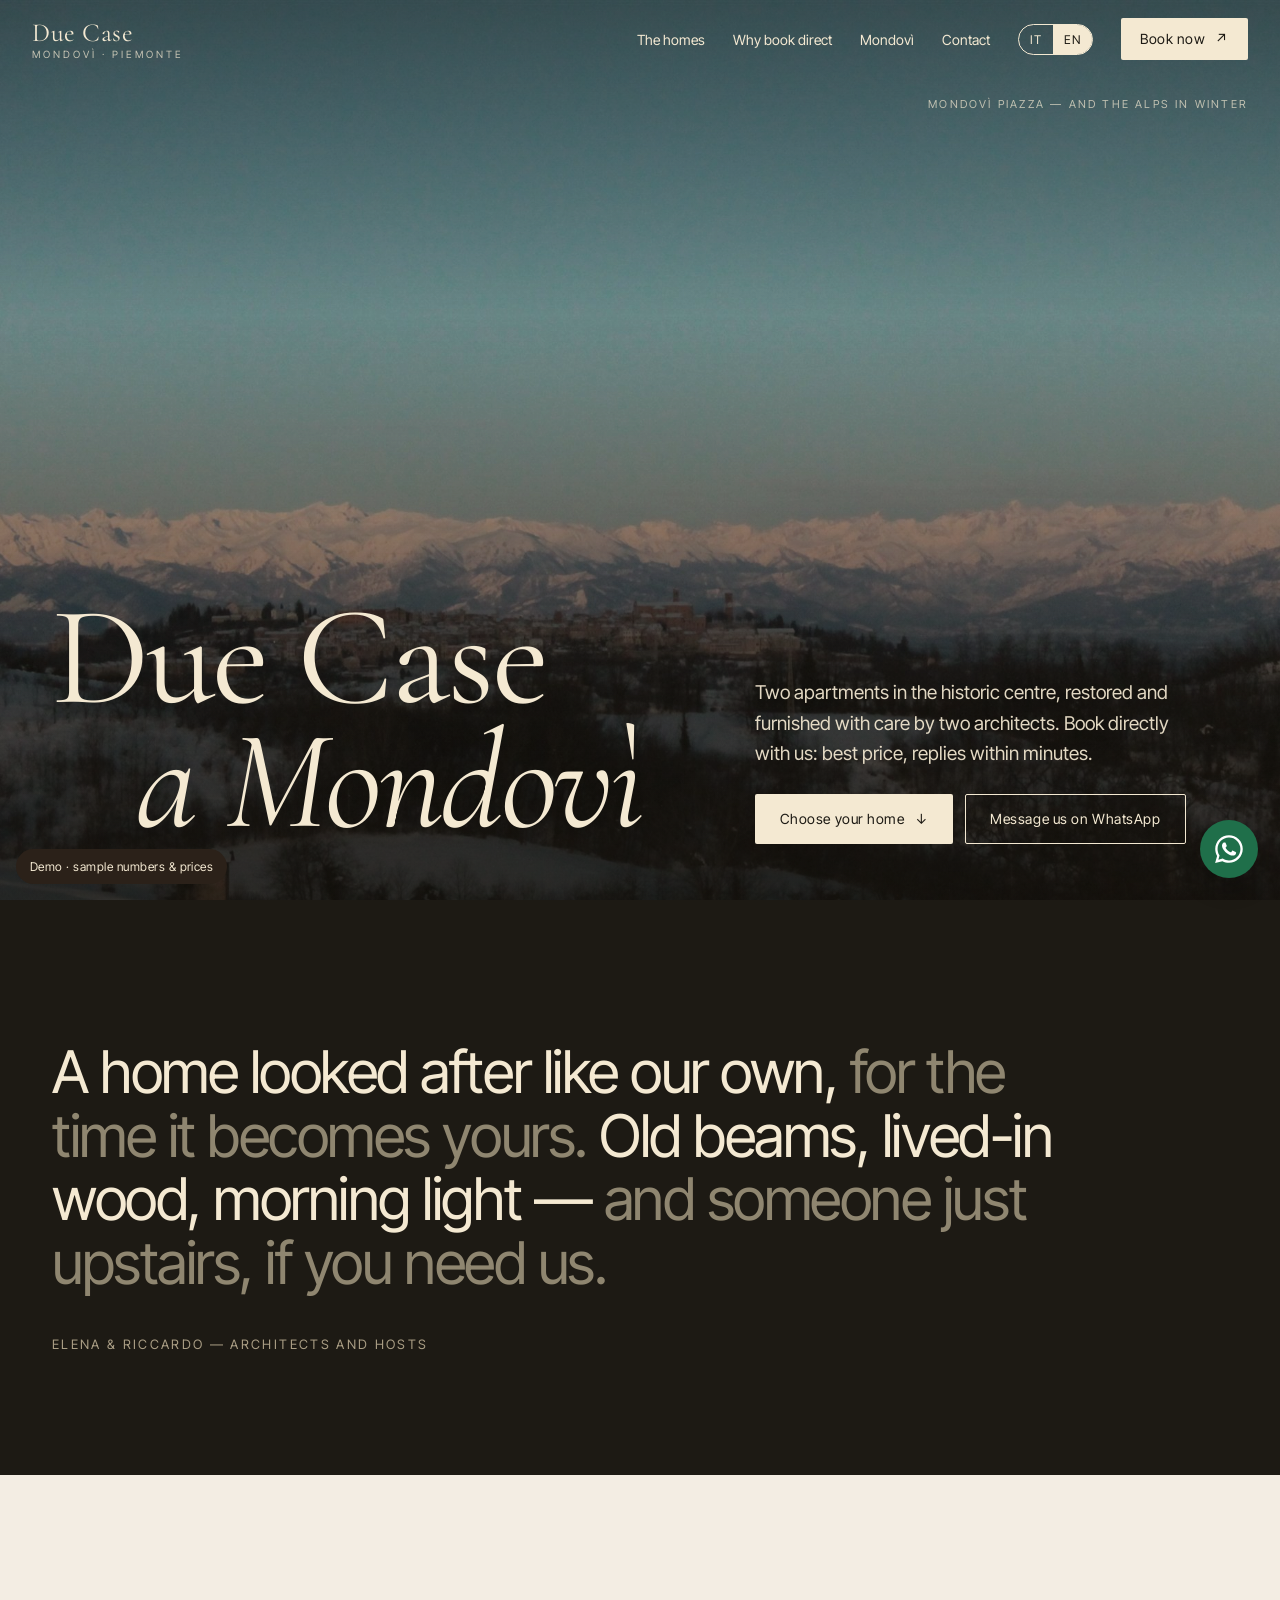
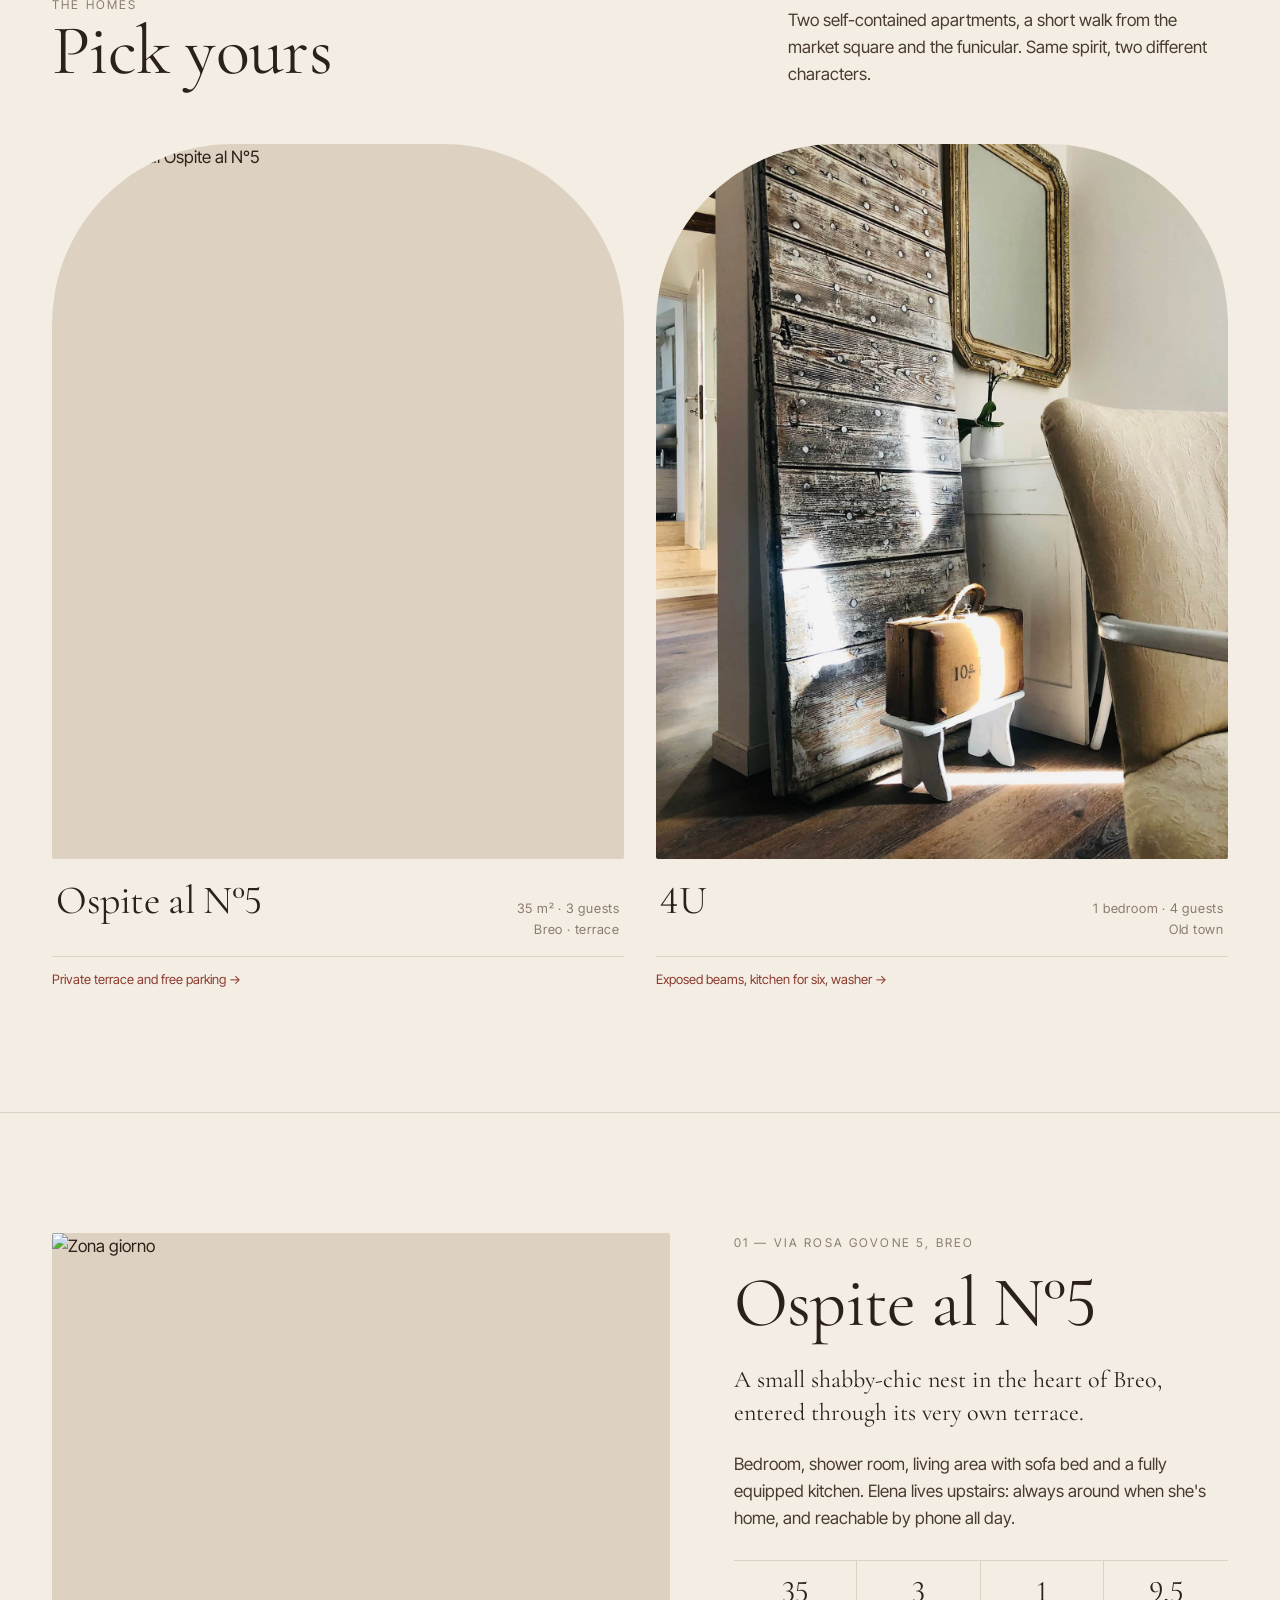
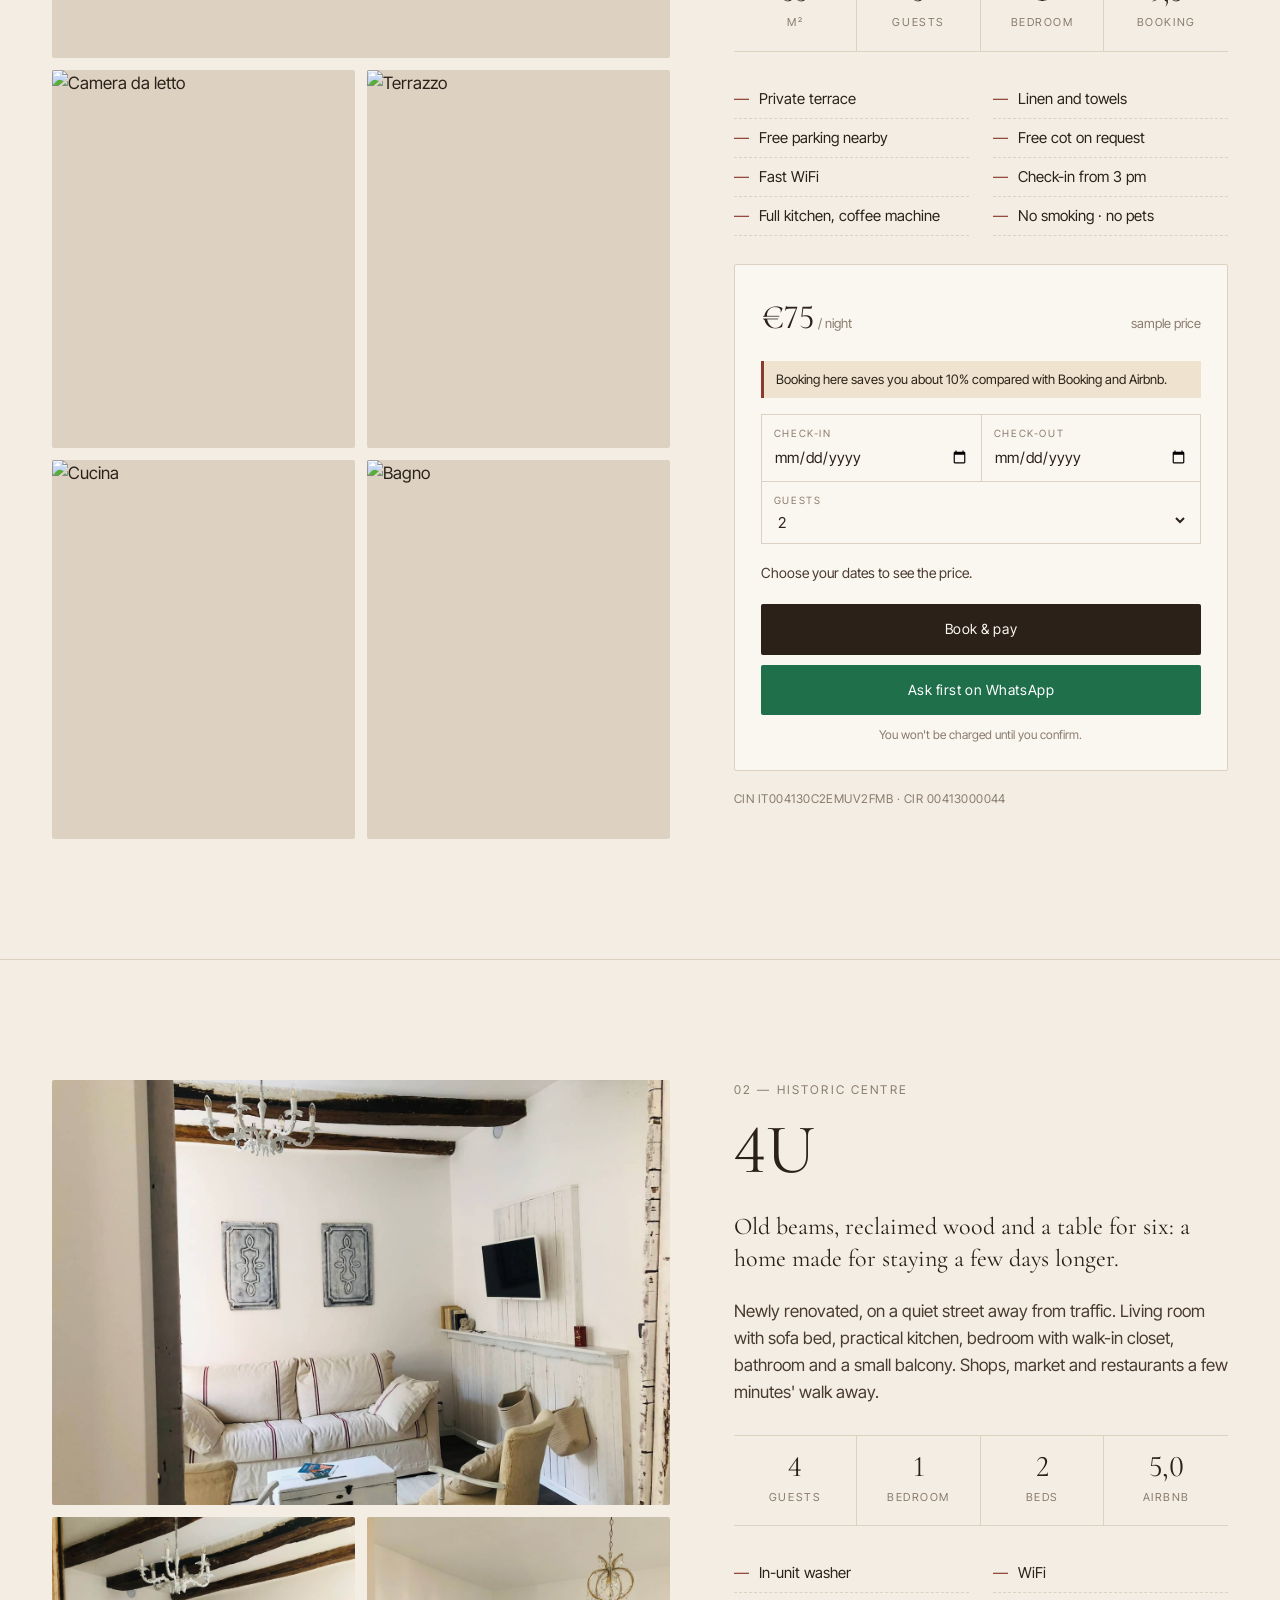
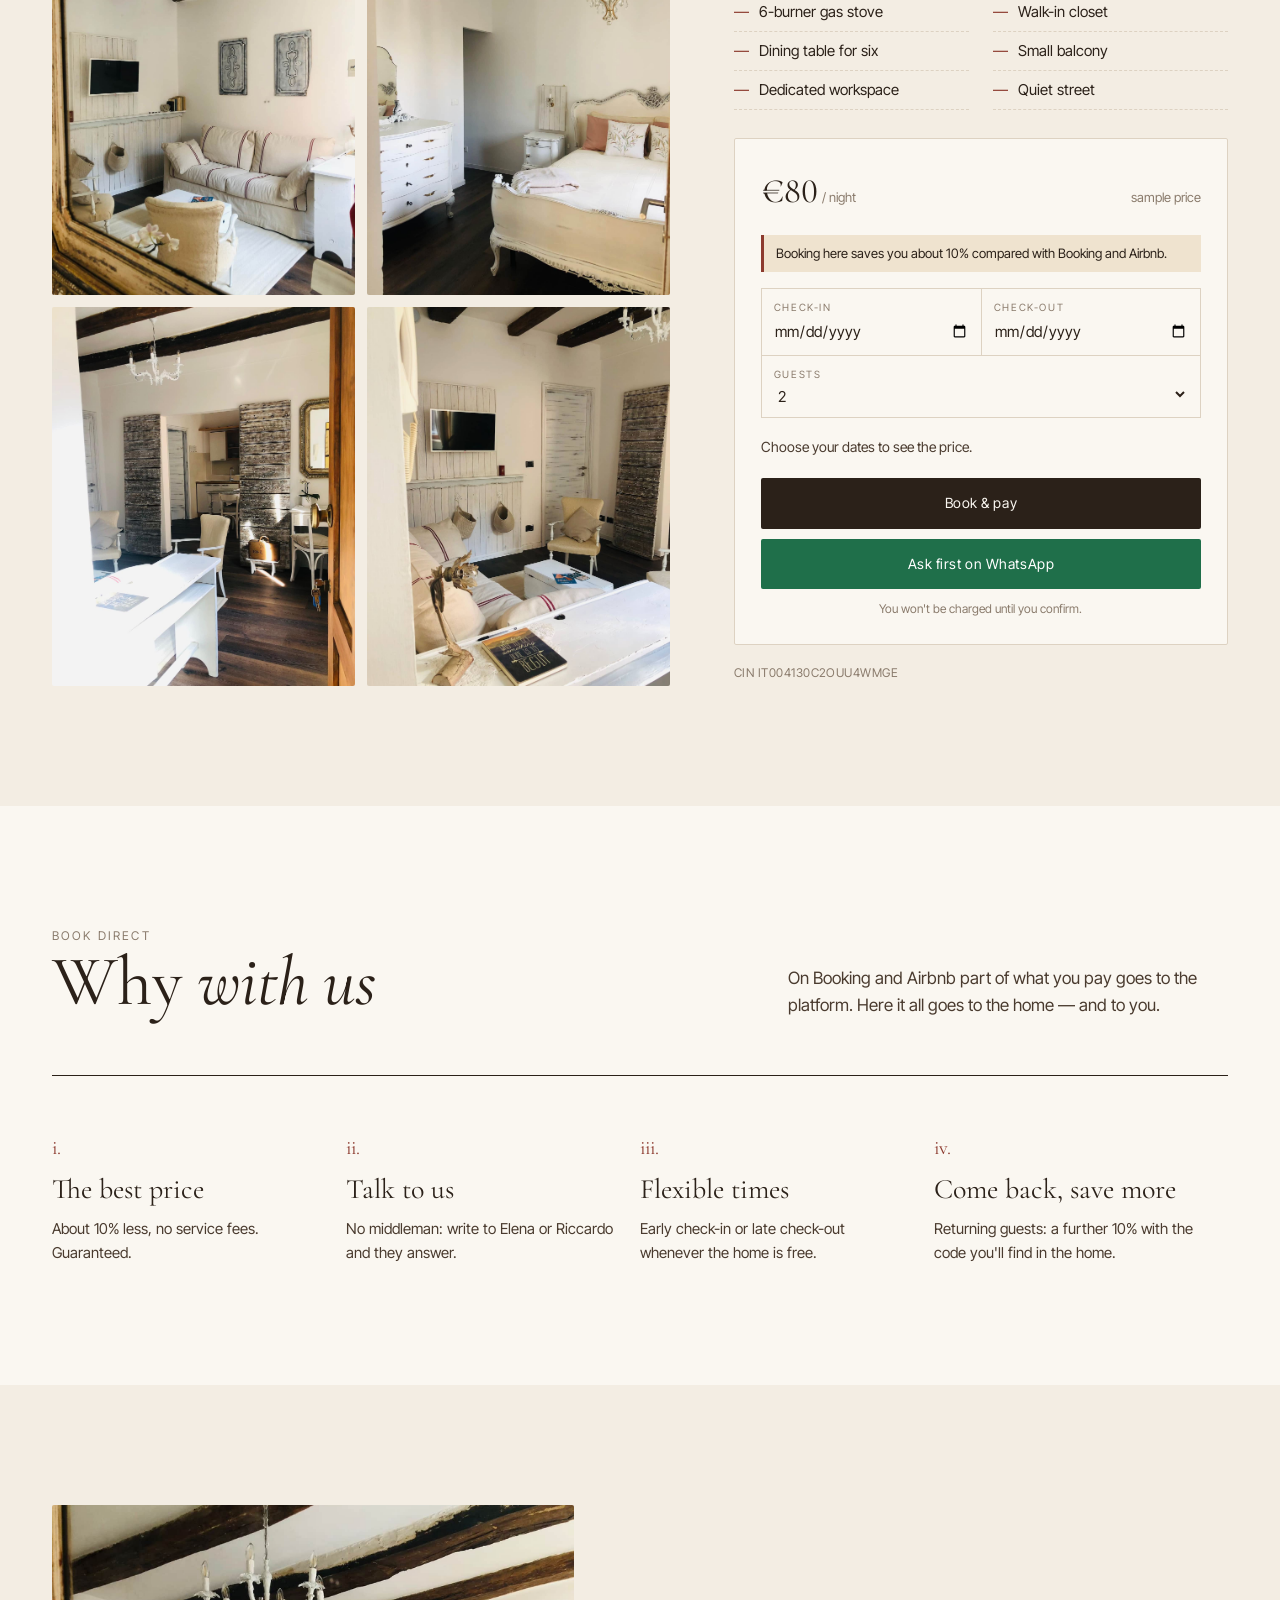
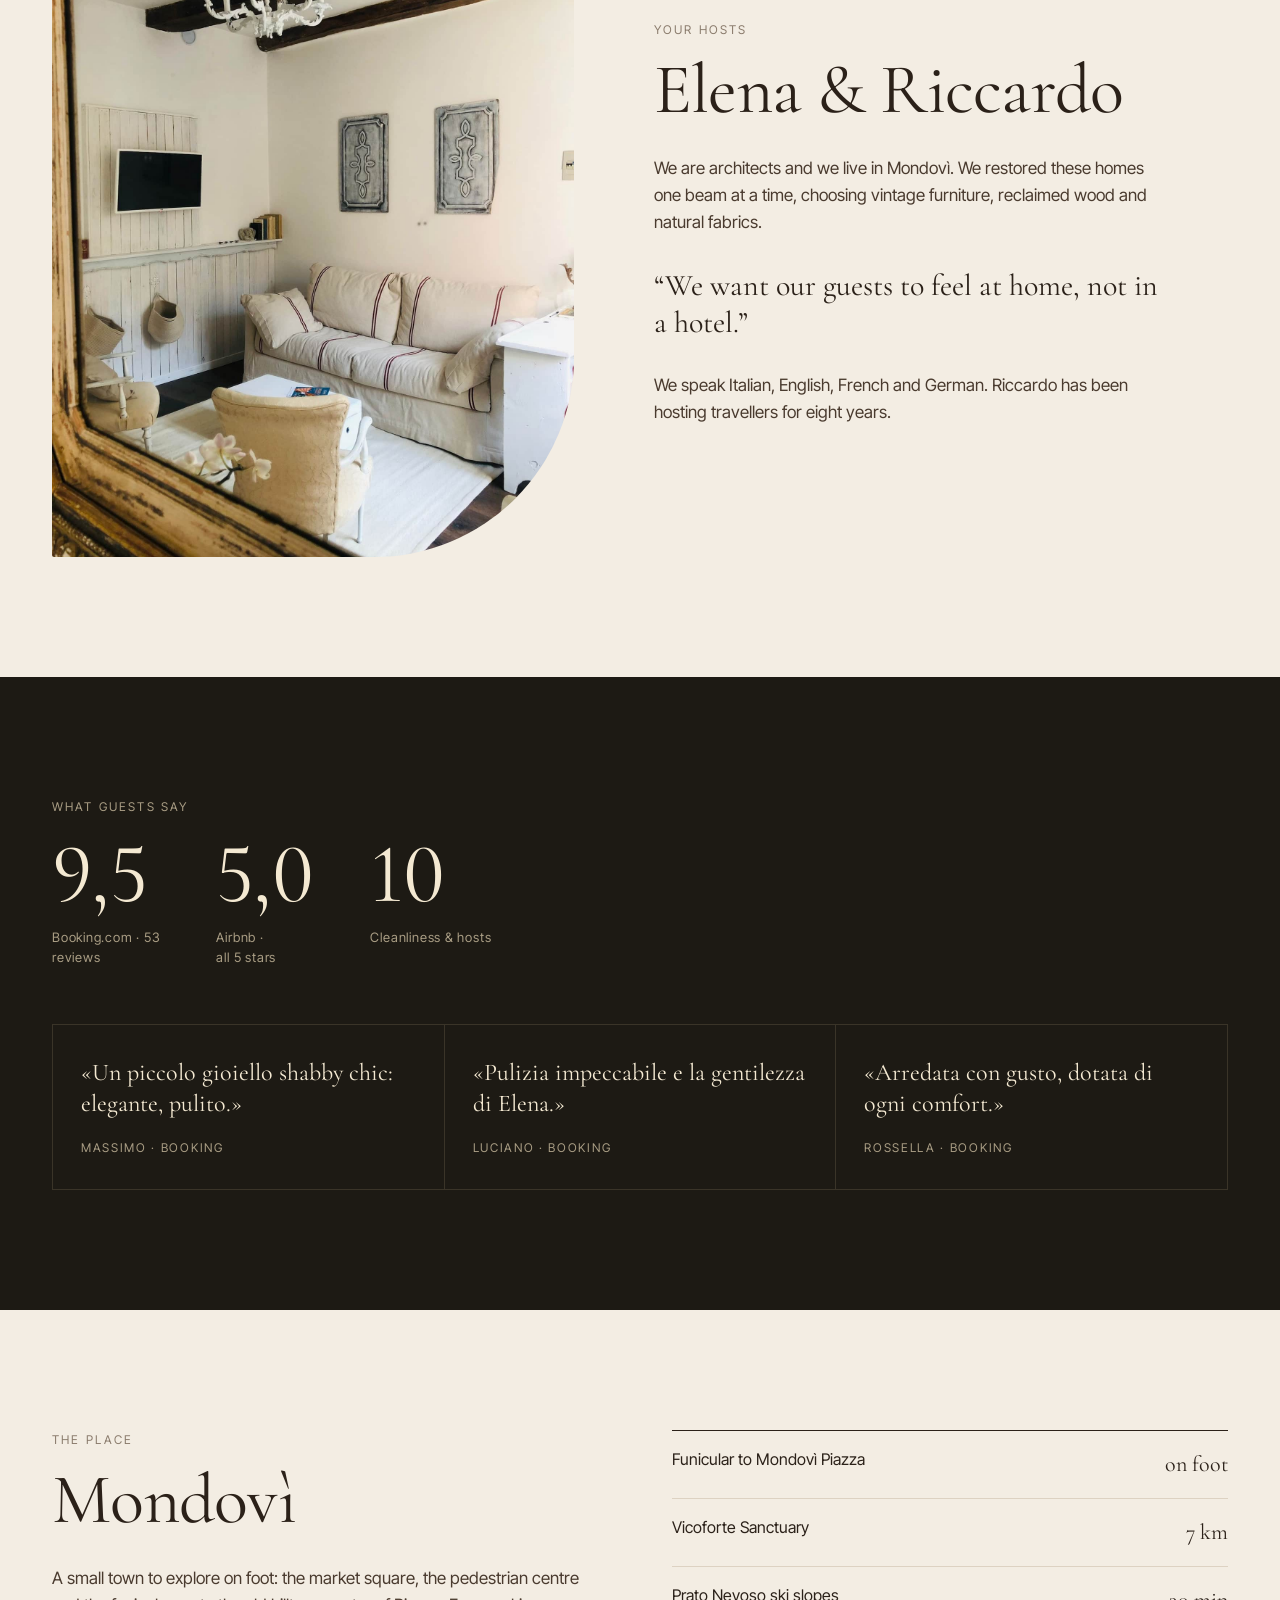
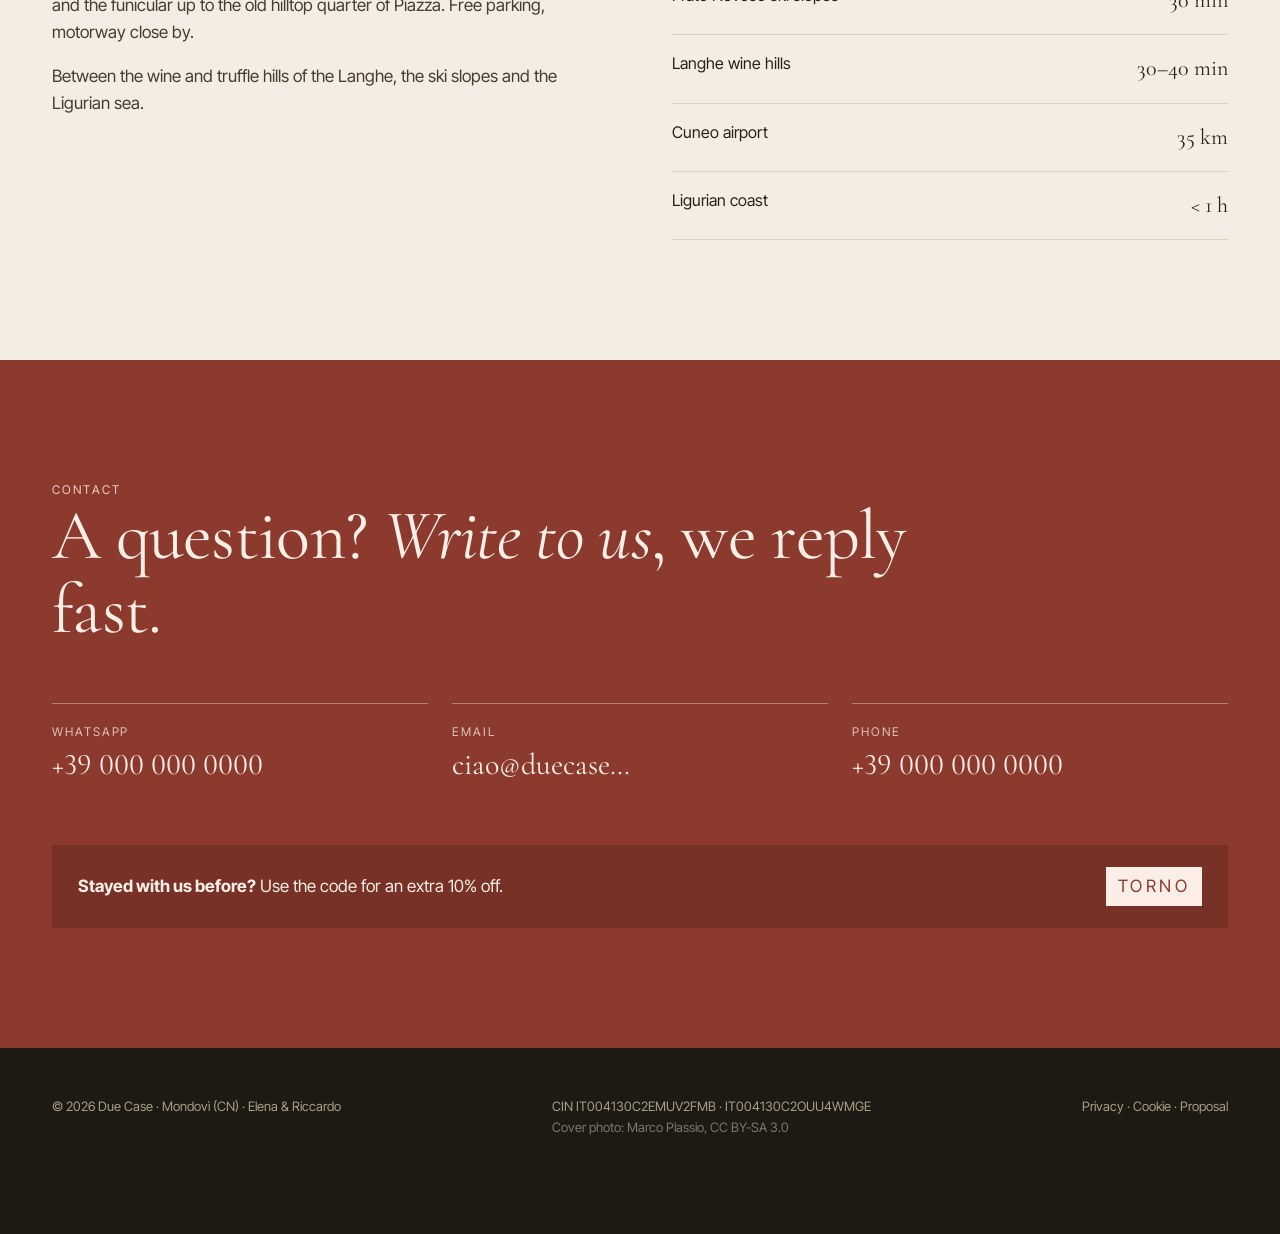
==== commit 71c18741: "Hi-res Mondovì hero photo; monthly/yearly cost calculator in proposal Co-Authored-By: Claude Opus 5." ====
--- a/index.html
+++ b/index.html
@@ -26,8 +26,8 @@
 </nav>
 
 <header class="hero" id="top">
-  <img src="https://cf.bstatic.com/xdata/images/hotel/max1024x768/558707711.jpg?k=3301a1a87ec51954ae62086c7d861612b17b6c1a2f85dd70a37ebfdbb22ec570&o=" alt="Mondovì Piazza al tramonto, vista dalle colline">
-  <div class="caption">Mondovì Piazza — <span lang="it">al tramonto</span><span lang="en">at sunset</span></div>
+  <img src="img/mondovi-hero-2560.jpg" alt="Mondovì Piazza davanti alle Alpi innevate" style="object-position:50% 62%">
+  <div class="caption">Mondovì Piazza — <span lang="it">e le Alpi d'inverno</span><span lang="en">and the Alps in winter</span></div>
   <div class="hero-inner">
     <h1>Due Case<em>a Mondovì</em></h1>
     <div>
@@ -268,7 +268,7 @@
 <footer>
   <div class="wrap">
     <div>© 2026 Due Case · Mondovì (CN) · Elena &amp; Riccardo</div>
-    <div>CIN IT004130C2EMUV2FMB · IT004130C2OUU4WMGE</div>
+    <div>CIN IT004130C2EMUV2FMB · IT004130C2OUU4WMGE<br><span style="opacity:.7"><span lang="it">Foto di copertina</span><span lang="en">Cover photo</span>: <a href="https://commons.wikimedia.org/wiki/File:Mondov%C3%AC-VistaPiazzaInvernale.jpg" target="_blank" rel="noopener">Marco Plassio, CC BY-SA 3.0</a></span></div>
     <div><a href="#">Privacy</a> · <a href="#">Cookie</a> · <a href="proposta.html"><span lang="it">Proposta</span><span lang="en">Proposal</span></a></div>
   </div>
 </footer>
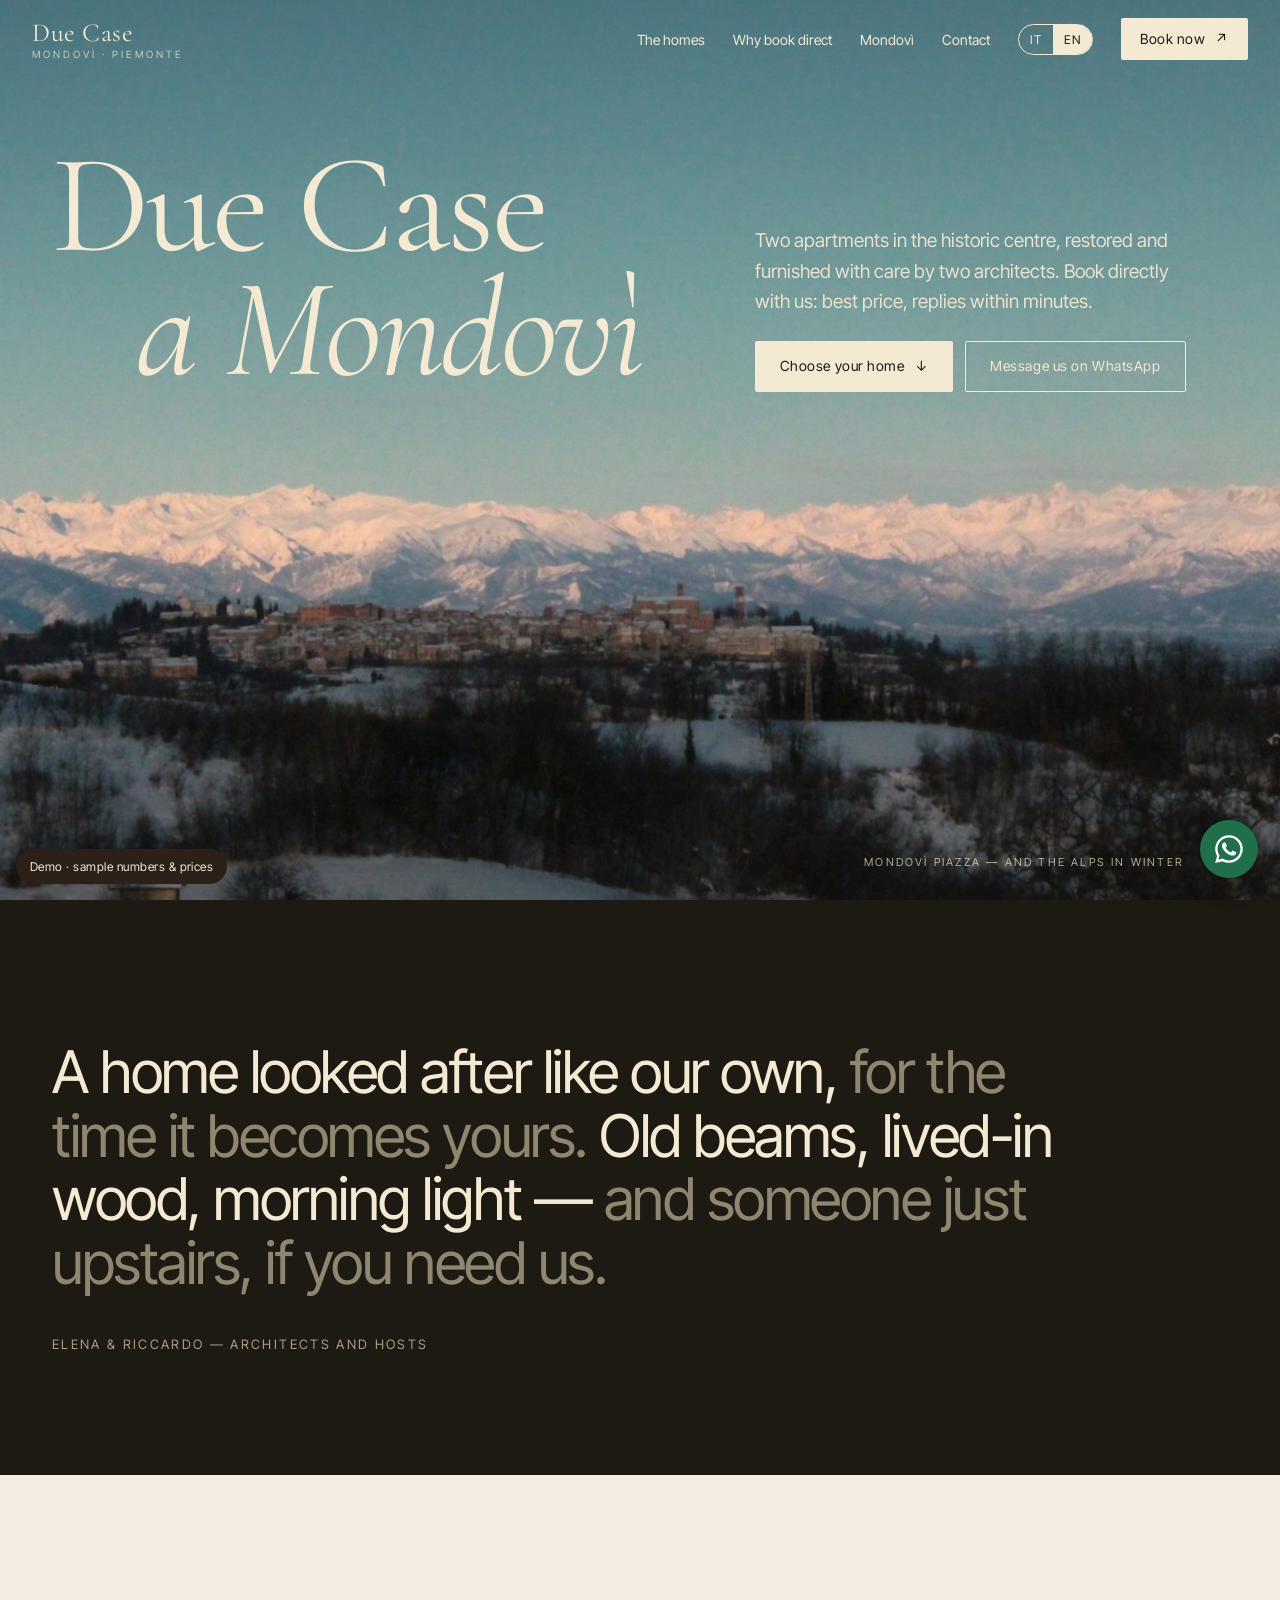
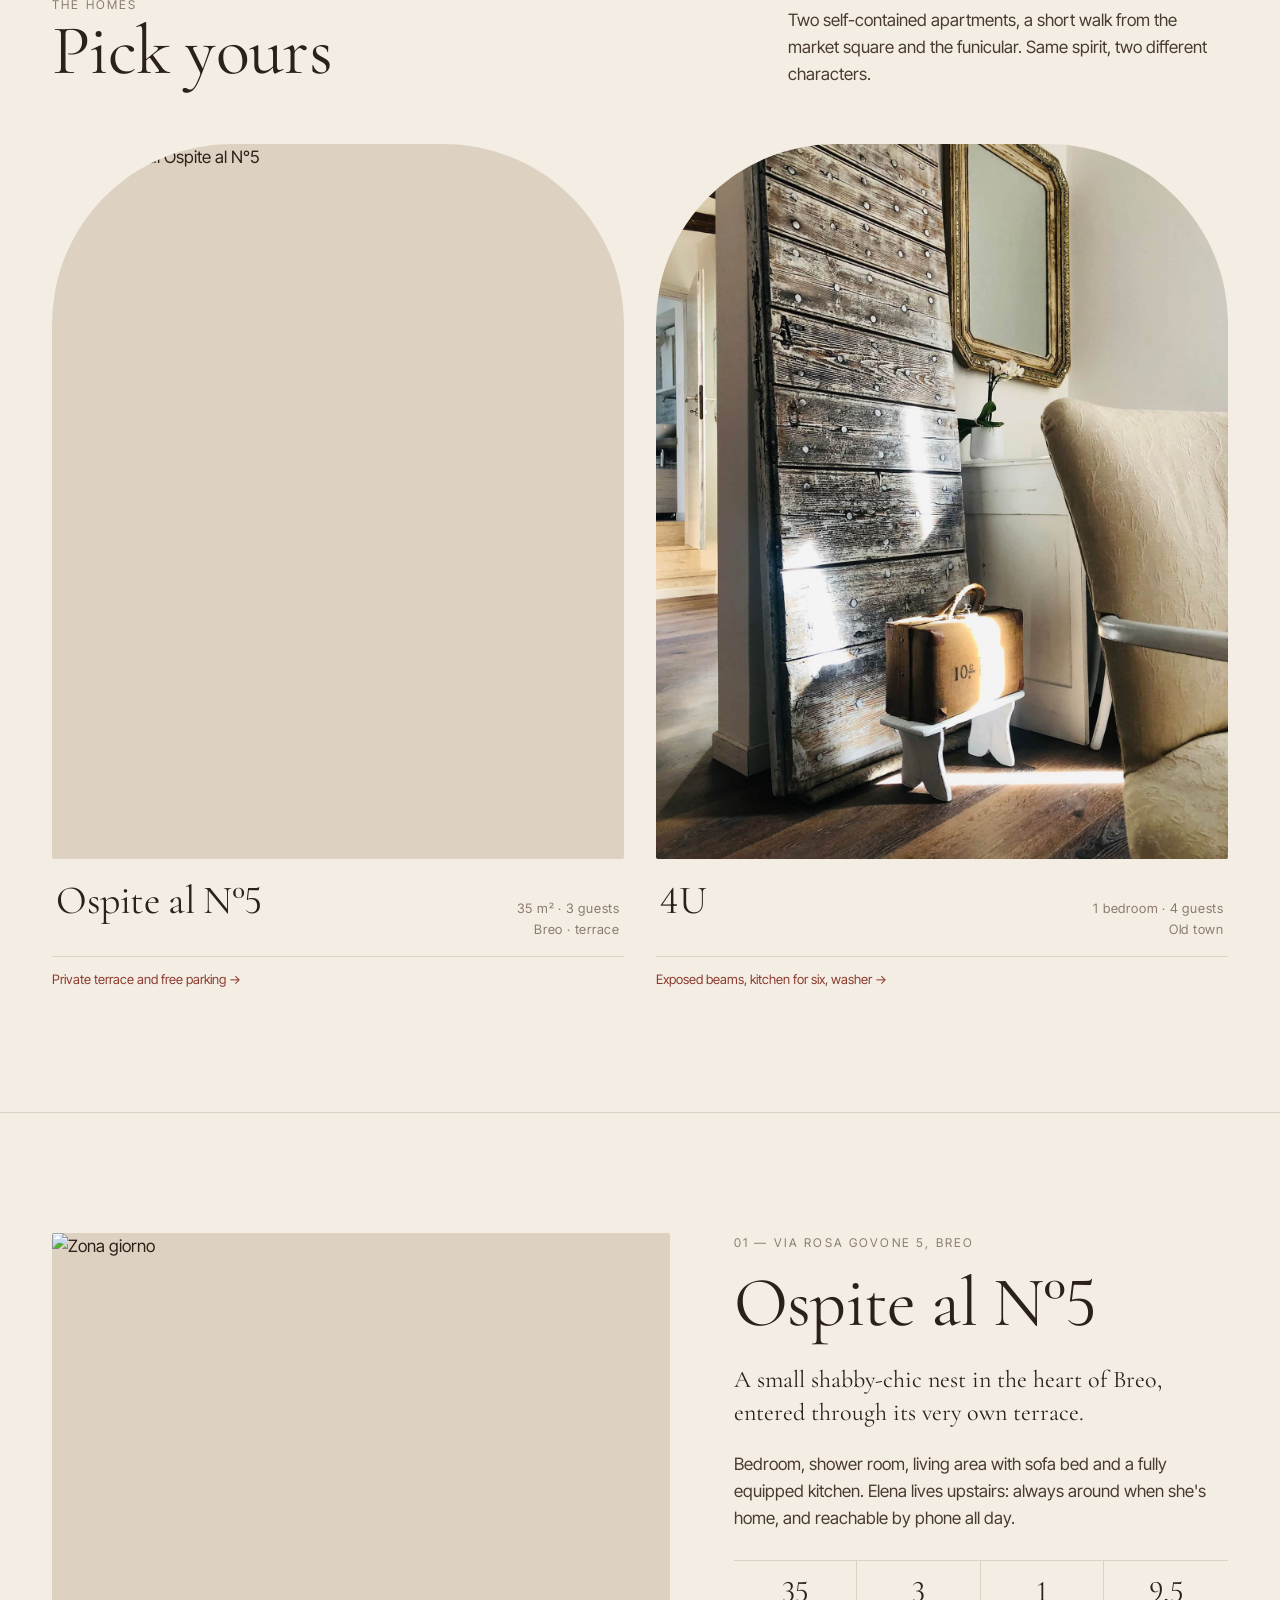
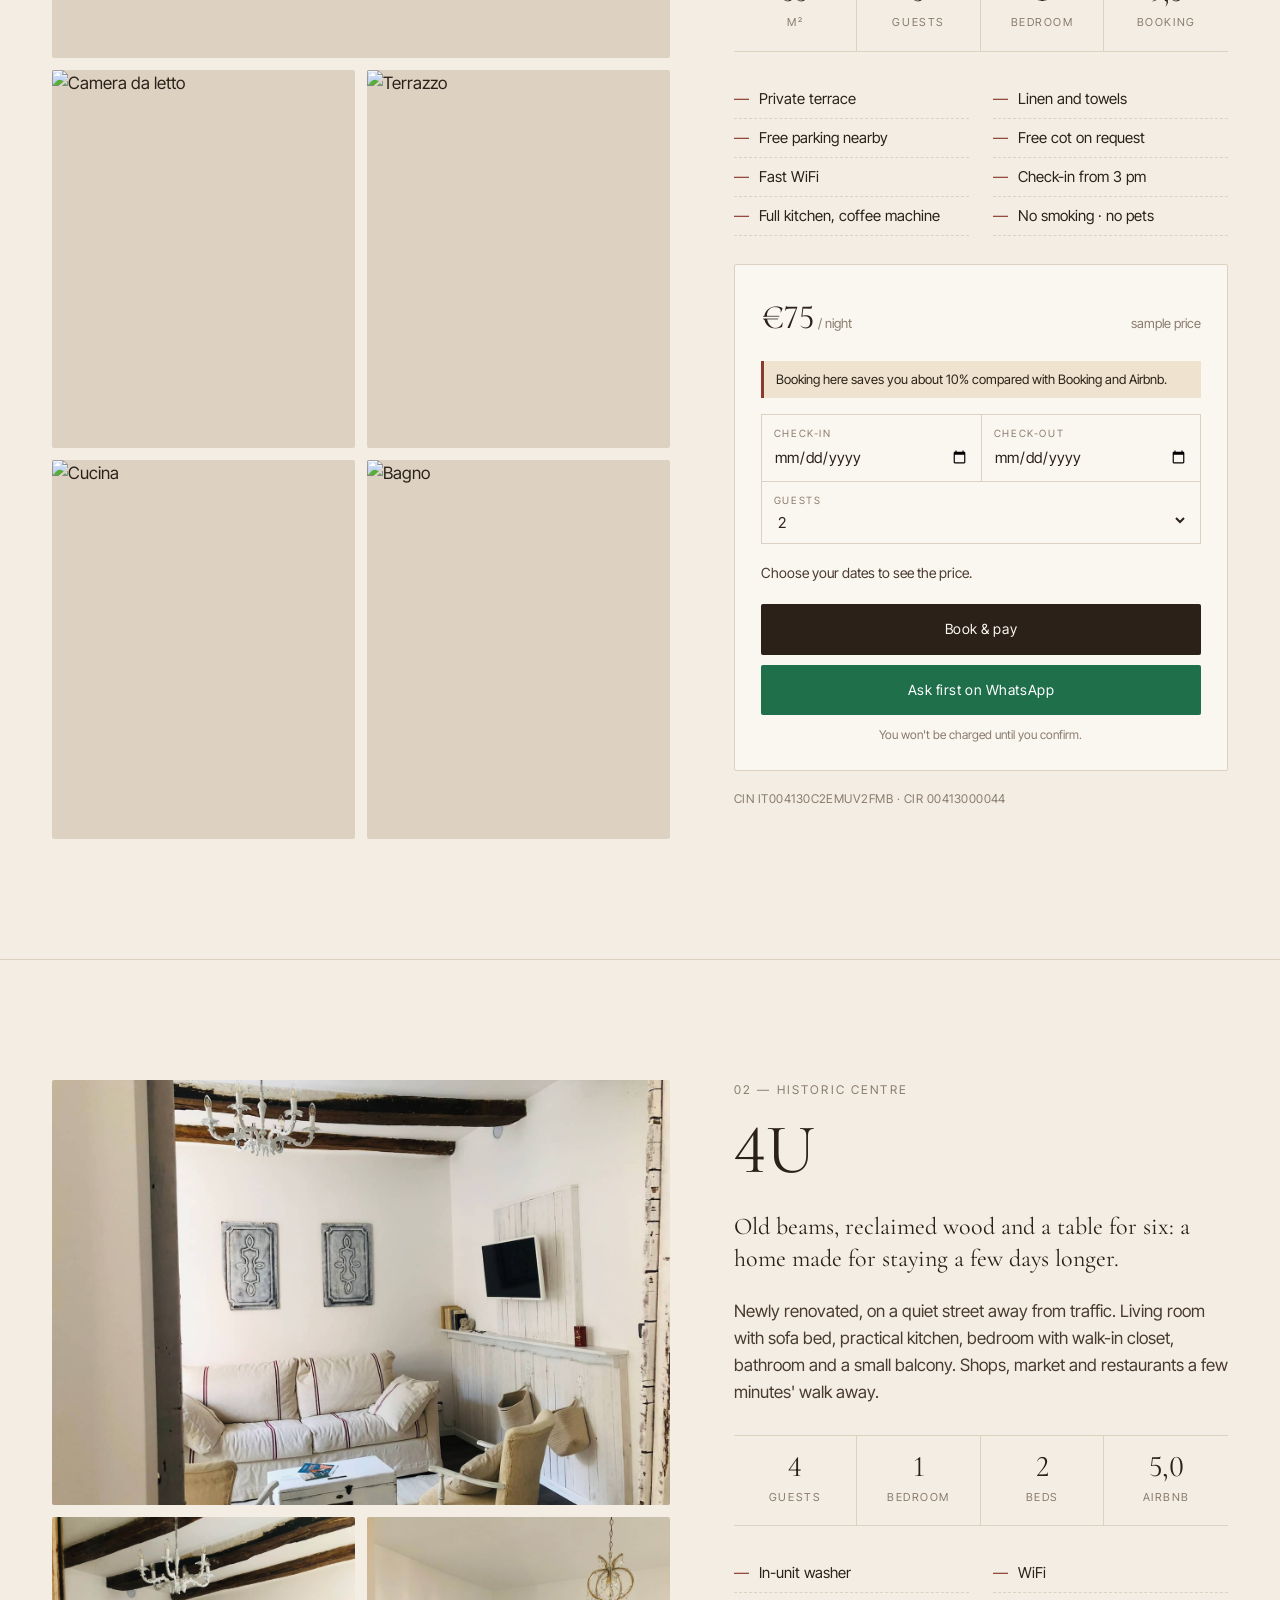
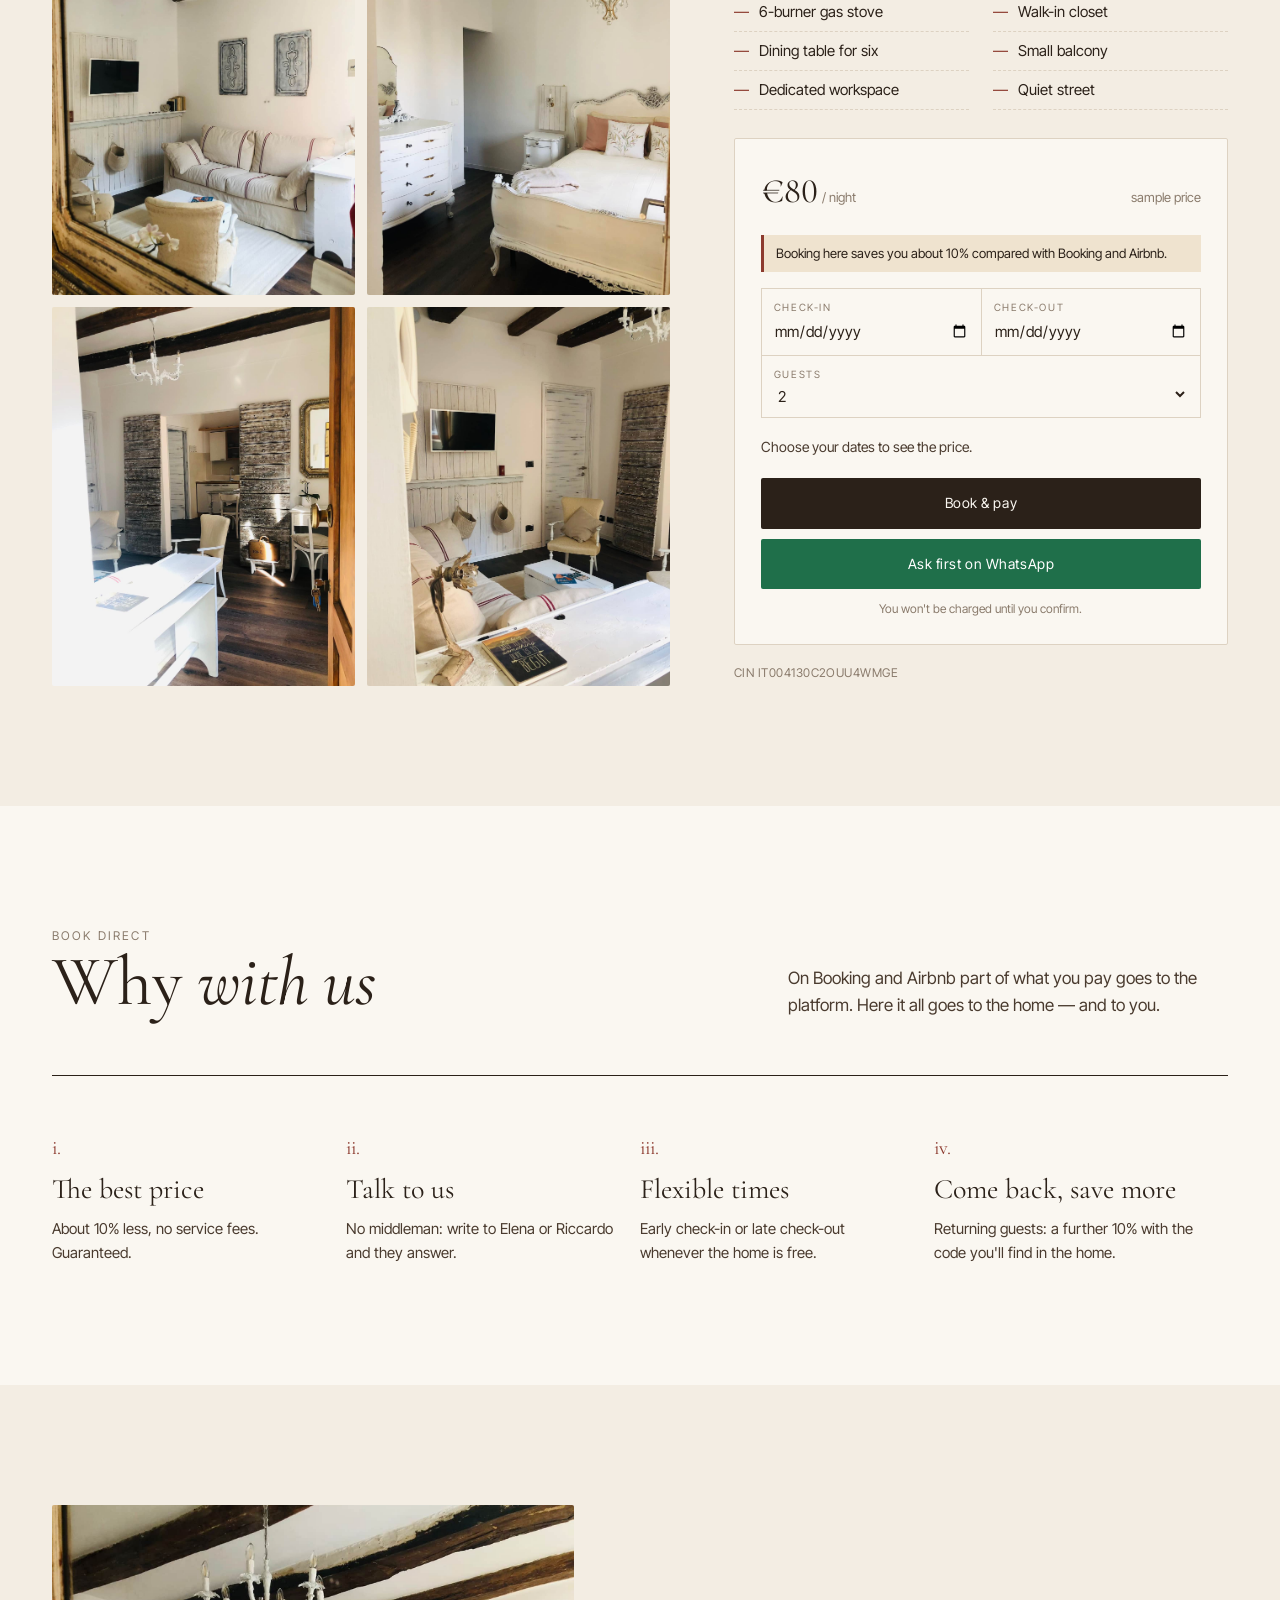
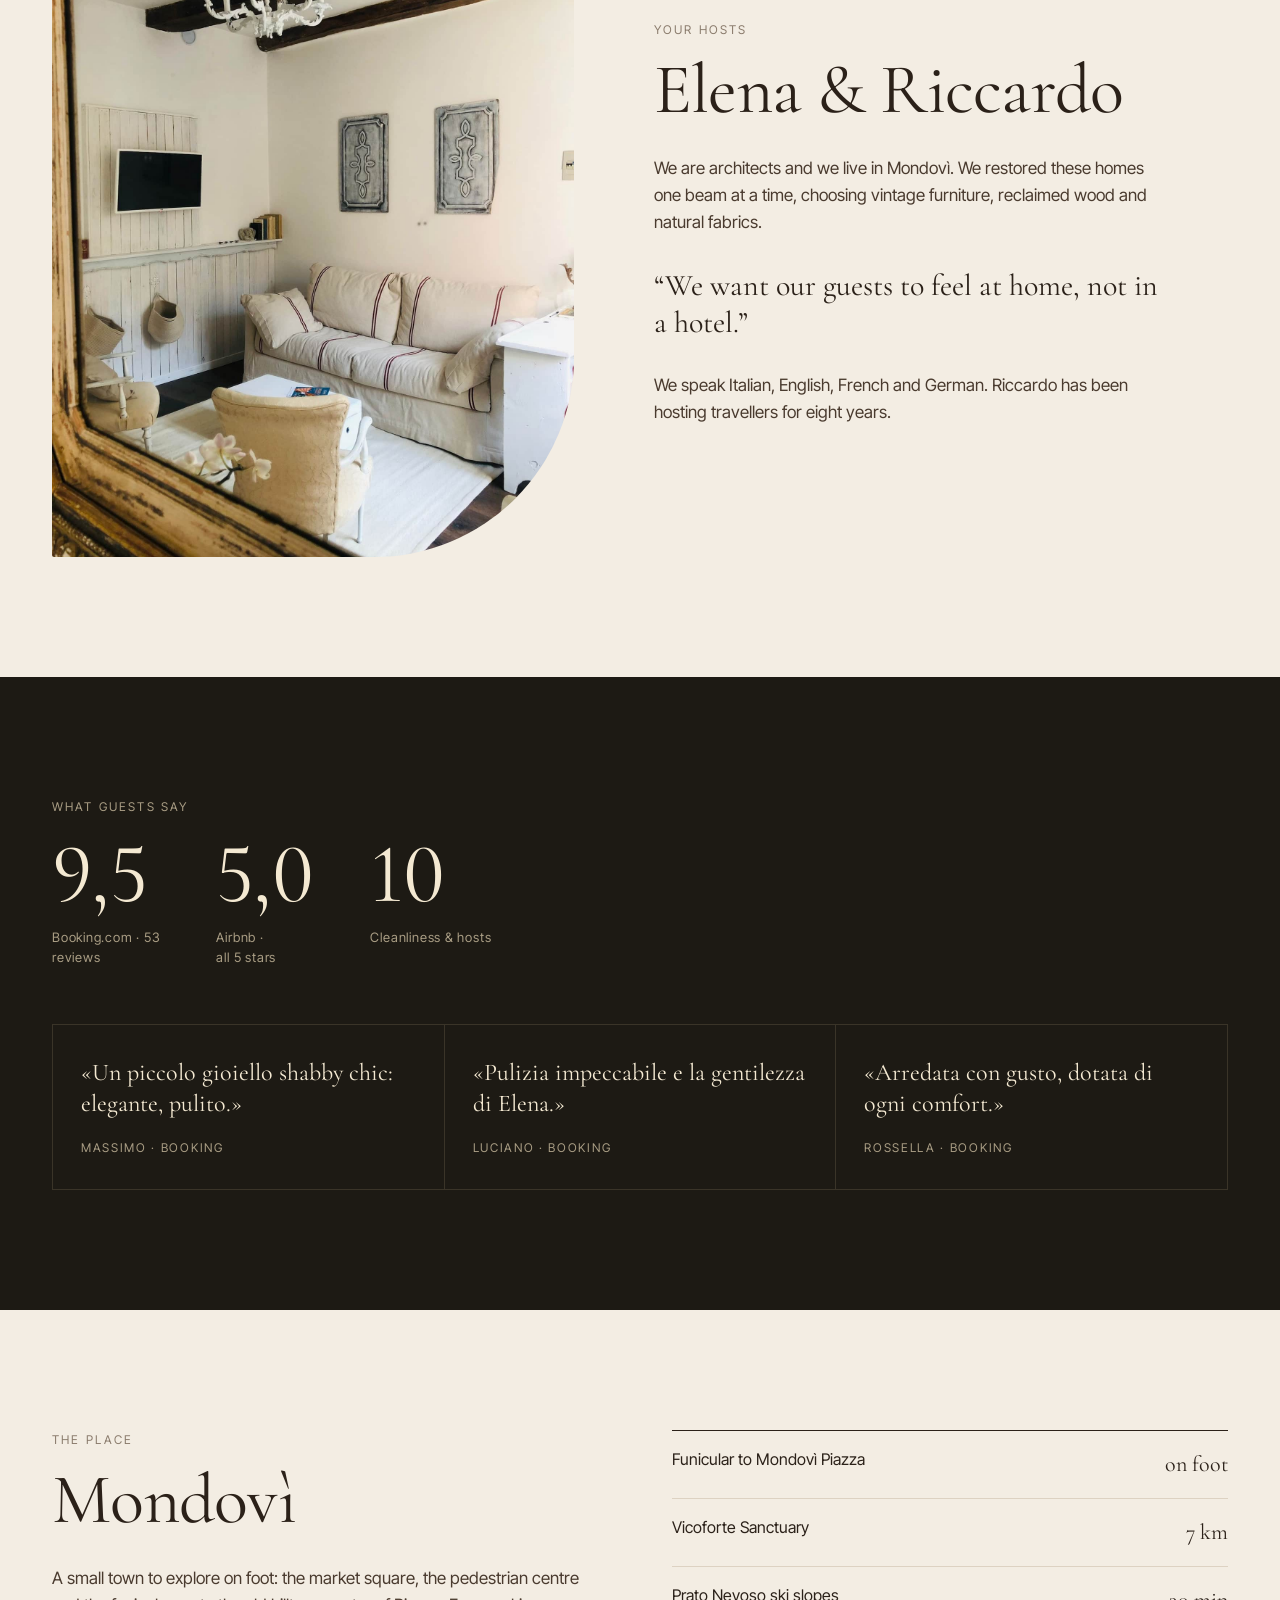
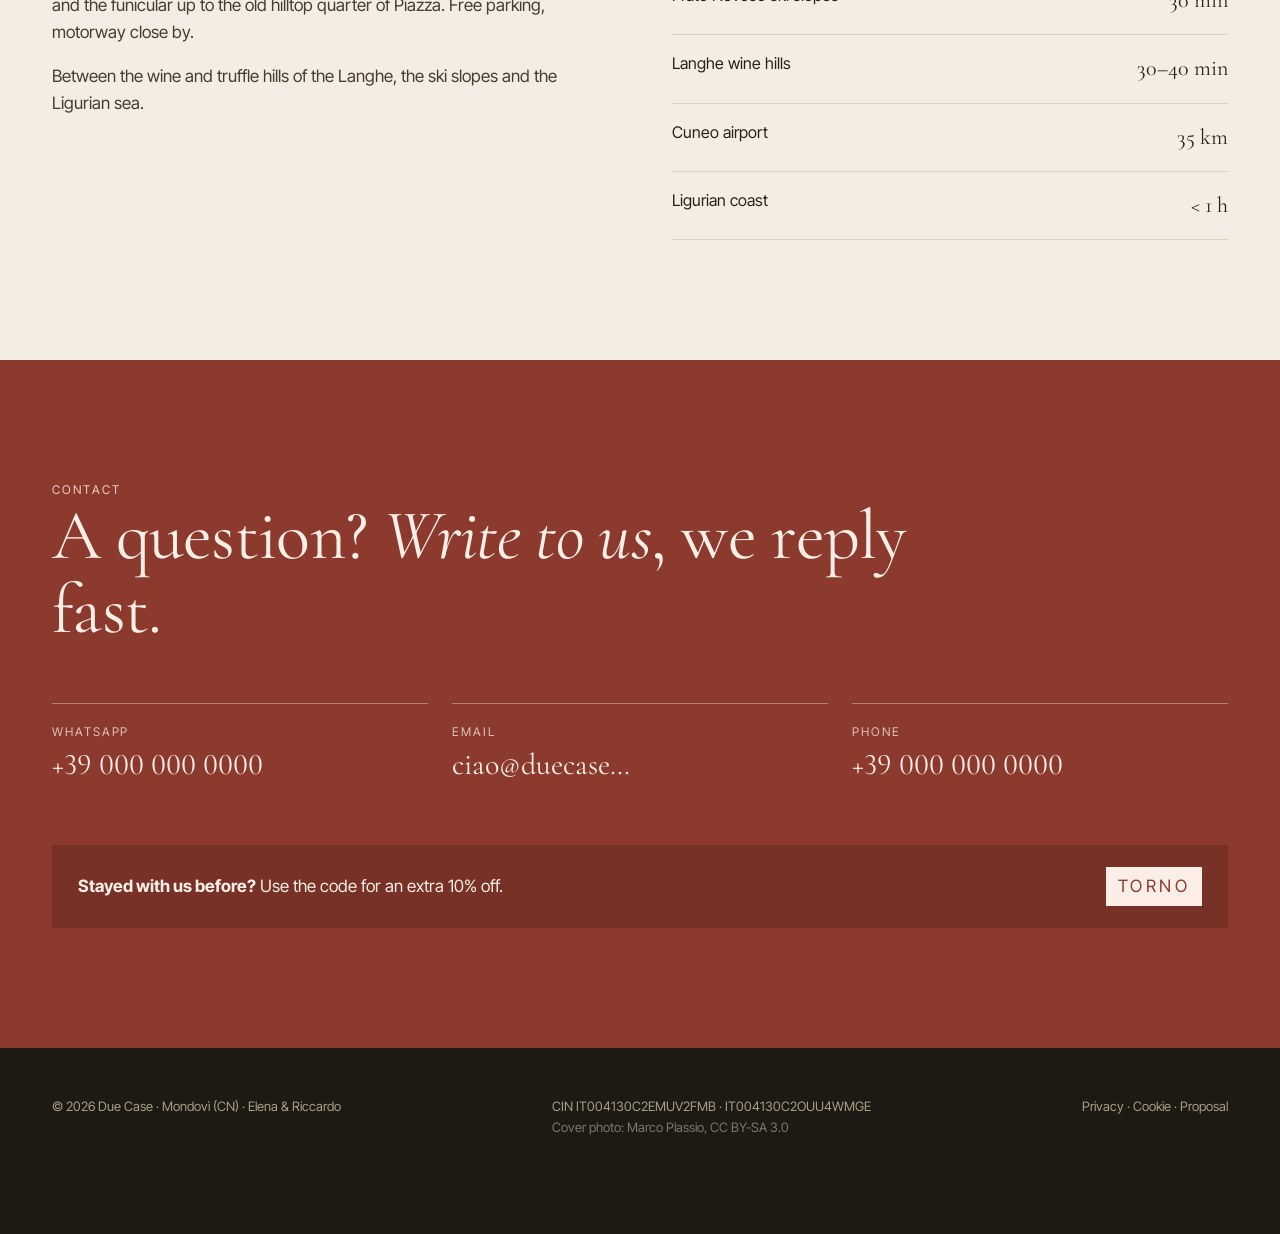
==== commit 84a27069: "Reframe hero photo, mobile-friendly cost table Co-Authored-By: Claude Opus 5.5 <noreply@anthropic.co" ====
--- a/index.html
+++ b/index.html
@@ -8,7 +8,7 @@
 <link rel="preconnect" href="https://fonts.googleapis.com">
 <link rel="preconnect" href="https://fonts.gstatic.com" crossorigin>
 <link href="https://fonts.googleapis.com/css2?family=Cormorant+Garamond:ital,wght@0,400;0,500;1,400&family=Inter+Tight:wght@400;500;600&display=swap" rel="stylesheet">
-<link rel="stylesheet" href="style.css">
+<link rel="stylesheet" href="style.css?v=5">
 </head>
 <body>
 
@@ -26,7 +26,7 @@
 </nav>
 
 <header class="hero" id="top">
-  <img src="img/mondovi-hero-2560.jpg" alt="Mondovì Piazza davanti alle Alpi innevate" style="object-position:50% 62%">
+  <img src="img/mondovi-hero-2560.jpg" alt="Mondovì Piazza davanti alle Alpi innevate">
   <div class="caption">Mondovì Piazza — <span lang="it">e le Alpi d'inverno</span><span lang="en">and the Alps in winter</span></div>
   <div class="hero-inner">
     <h1>Due Case<em>a Mondovì</em></h1>
--- a/style.css
+++ b/style.css
@@ -57,15 +57,15 @@
 
 /* hero */
 .hero{position:relative;height:100svh;min-height:620px;color:var(--cream);overflow:hidden;background:var(--night)}
-.hero img{position:absolute;inset:0;width:100%;height:100%;object-fit:cover;opacity:.78;transform:scale(1.04);animation:slow 18s ease-out forwards}
-@keyframes slow{to{transform:scale(1)}}
-.hero::after{content:"";position:absolute;inset:0;background:linear-gradient(180deg,rgba(20,16,10,.45) 0%,rgba(20,16,10,0) 35%,rgba(20,16,10,.65) 100%)}
-.hero-inner{position:absolute;inset:auto 0 0 0;z-index:2;padding:0 32px 56px;max-width:var(--max);margin:0 auto;display:grid;grid-template-columns:1.4fr 1fr;align-items:end;gap:40px}
+.hero img{position:absolute;inset:0;width:100%;height:100%;object-fit:cover;object-position:50% 70%;transform-origin:50% 72%;transform:scale(1.22);animation:slow 18s ease-out forwards;filter:brightness(1.12) saturate(1.1) contrast(1.04)}
+@keyframes slow{to{transform:scale(1.12)}}
+.hero::after{content:"";position:absolute;inset:0;background:linear-gradient(180deg,rgba(20,16,10,.38) 0%,rgba(20,16,10,.12) 45%,rgba(20,16,10,0) 60%,rgba(20,16,10,.25) 100%)}
+.hero-inner{position:absolute;inset:clamp(110px,16vh,170px) 0 auto 0;z-index:2;padding:0 32px;max-width:var(--max);margin:0 auto;display:grid;grid-template-columns:1.4fr 1fr;align-items:end;gap:40px}
 .hero h1{font-size:clamp(64px,11vw,168px);line-height:.88;letter-spacing:-.02em}
 .hero h1 em{display:block;padding-left:.6em}
 .hero p{font-size:19px;max-width:420px;margin-bottom:24px;opacity:.92}
 .hero .ctas{display:flex;gap:12px;flex-wrap:wrap}
-.caption{position:absolute;z-index:2;top:96px;right:32px;font-size:11px;letter-spacing:.2em;text-transform:uppercase;opacity:.7}
+.caption{position:absolute;z-index:2;bottom:28px;right:96px;font-size:11px;letter-spacing:.2em;text-transform:uppercase;opacity:.7}
 
 /* statement */
 .statement{background:var(--night);color:var(--cream);padding:140px 0 120px}
